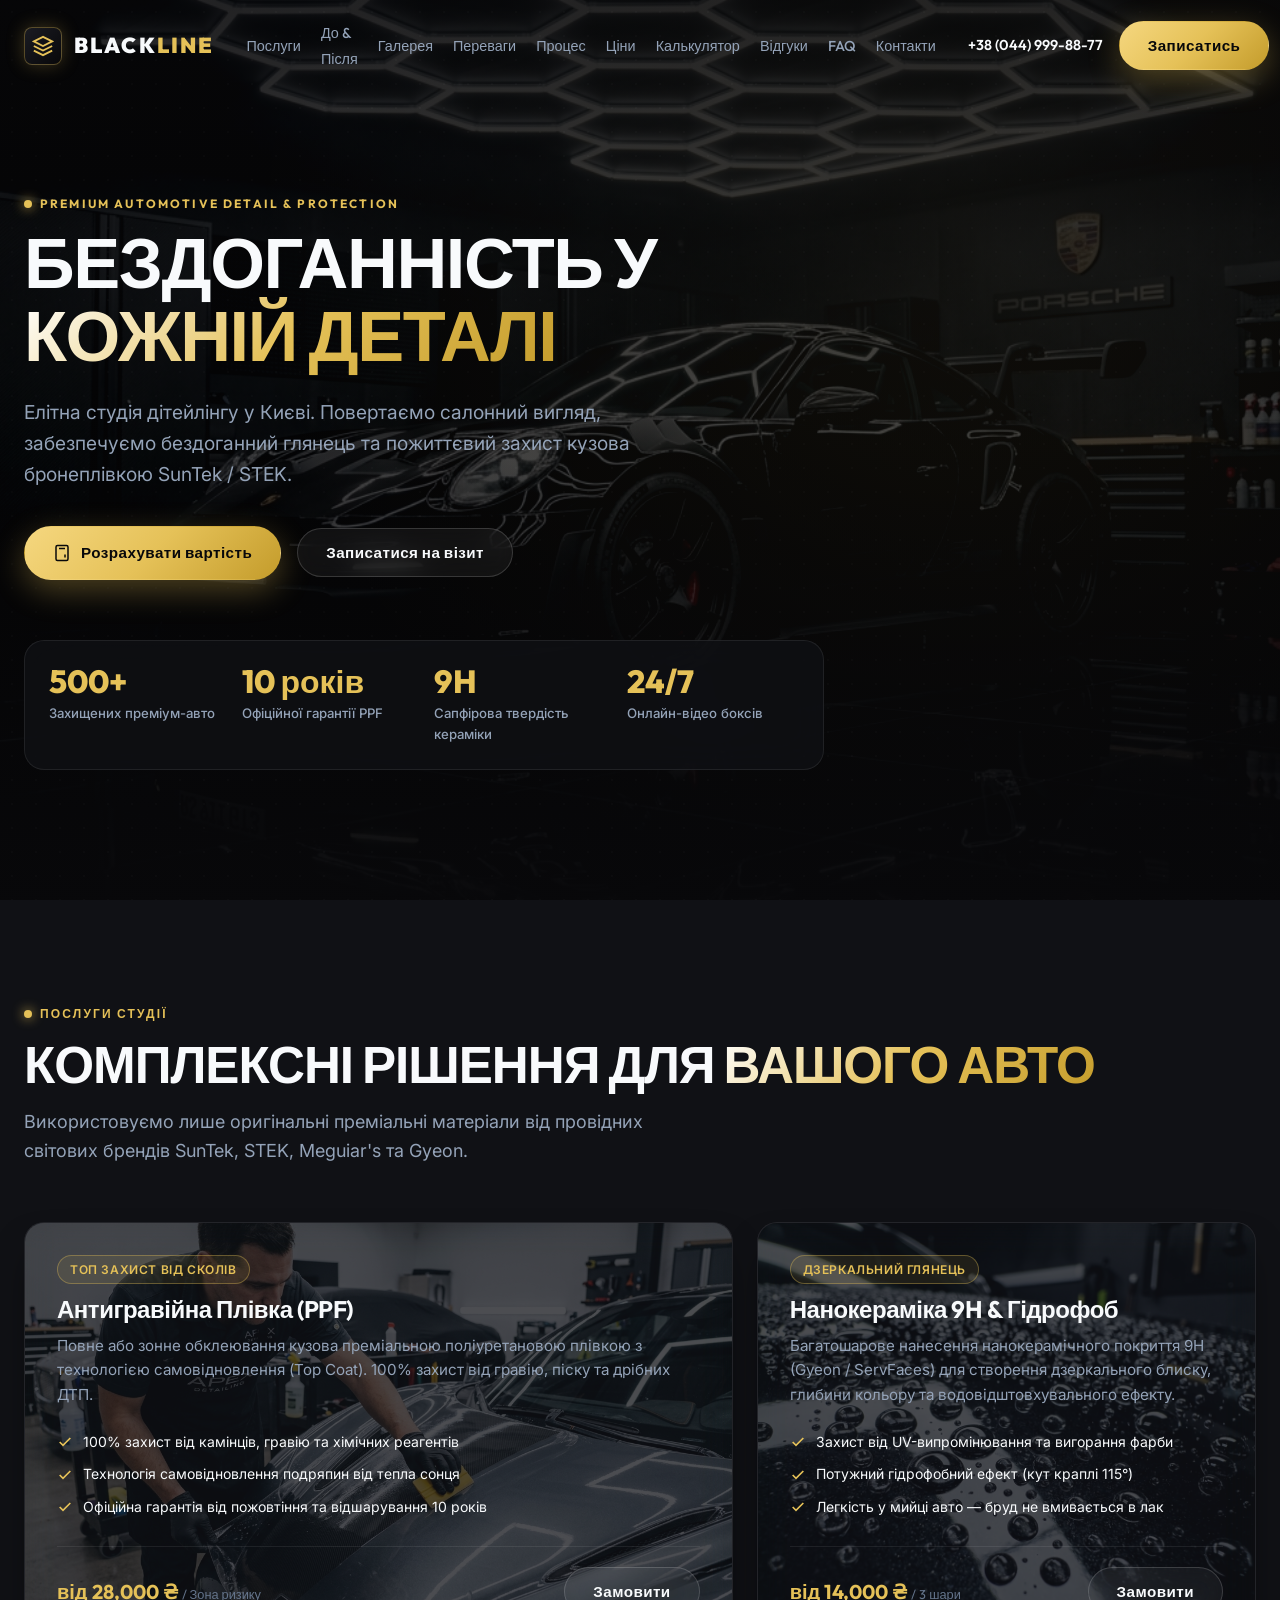
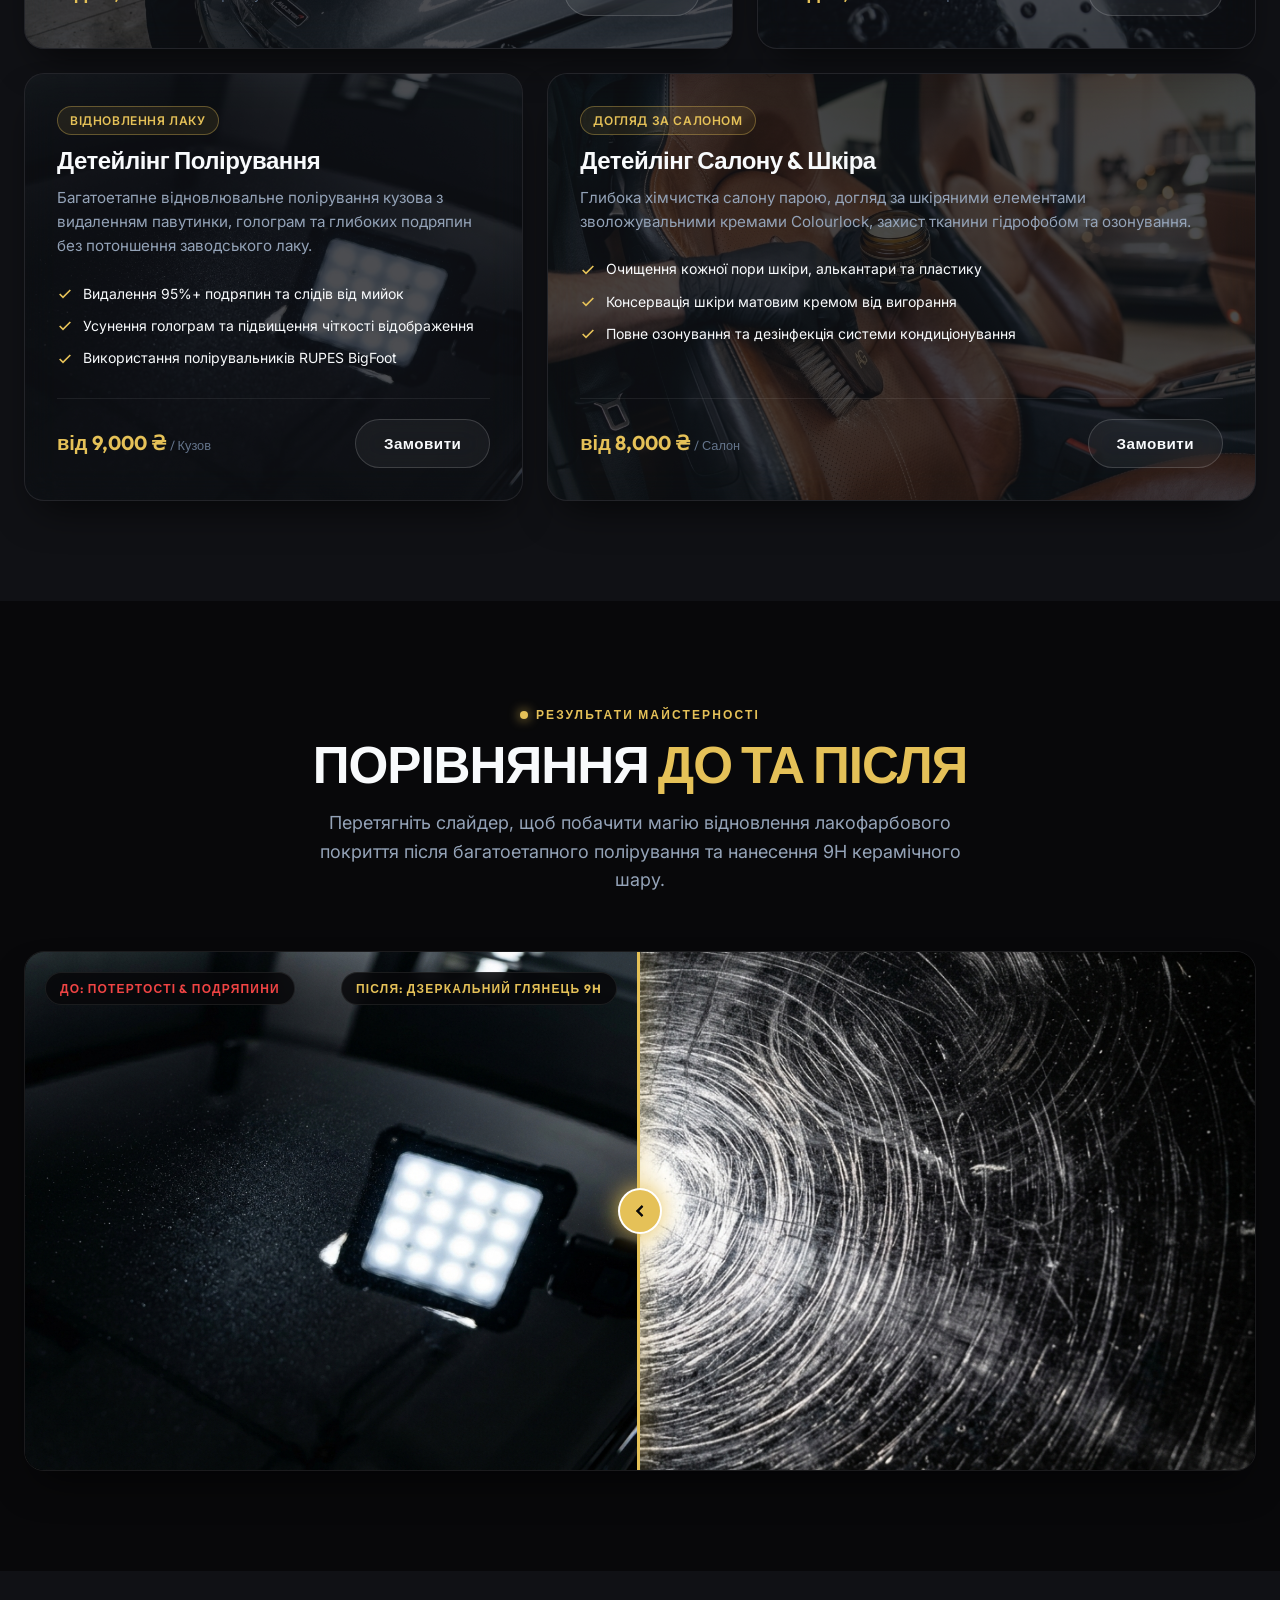
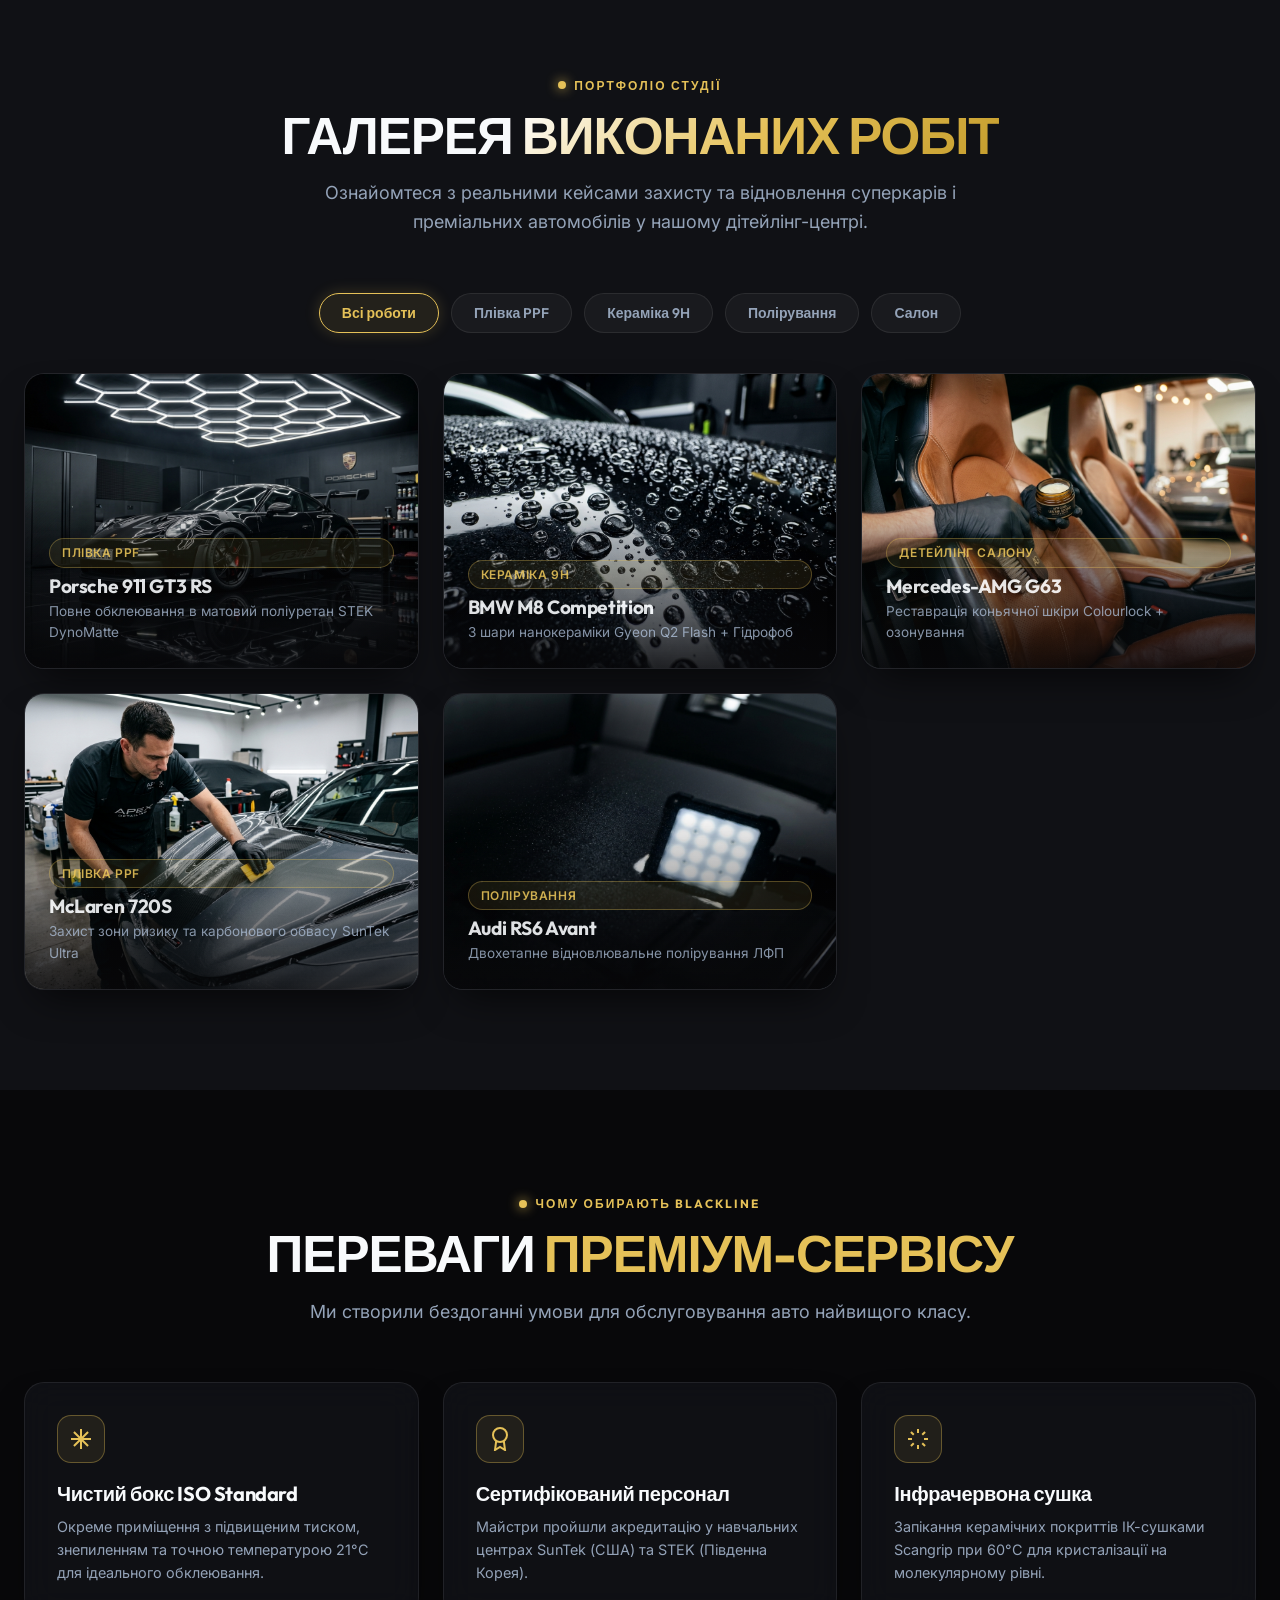
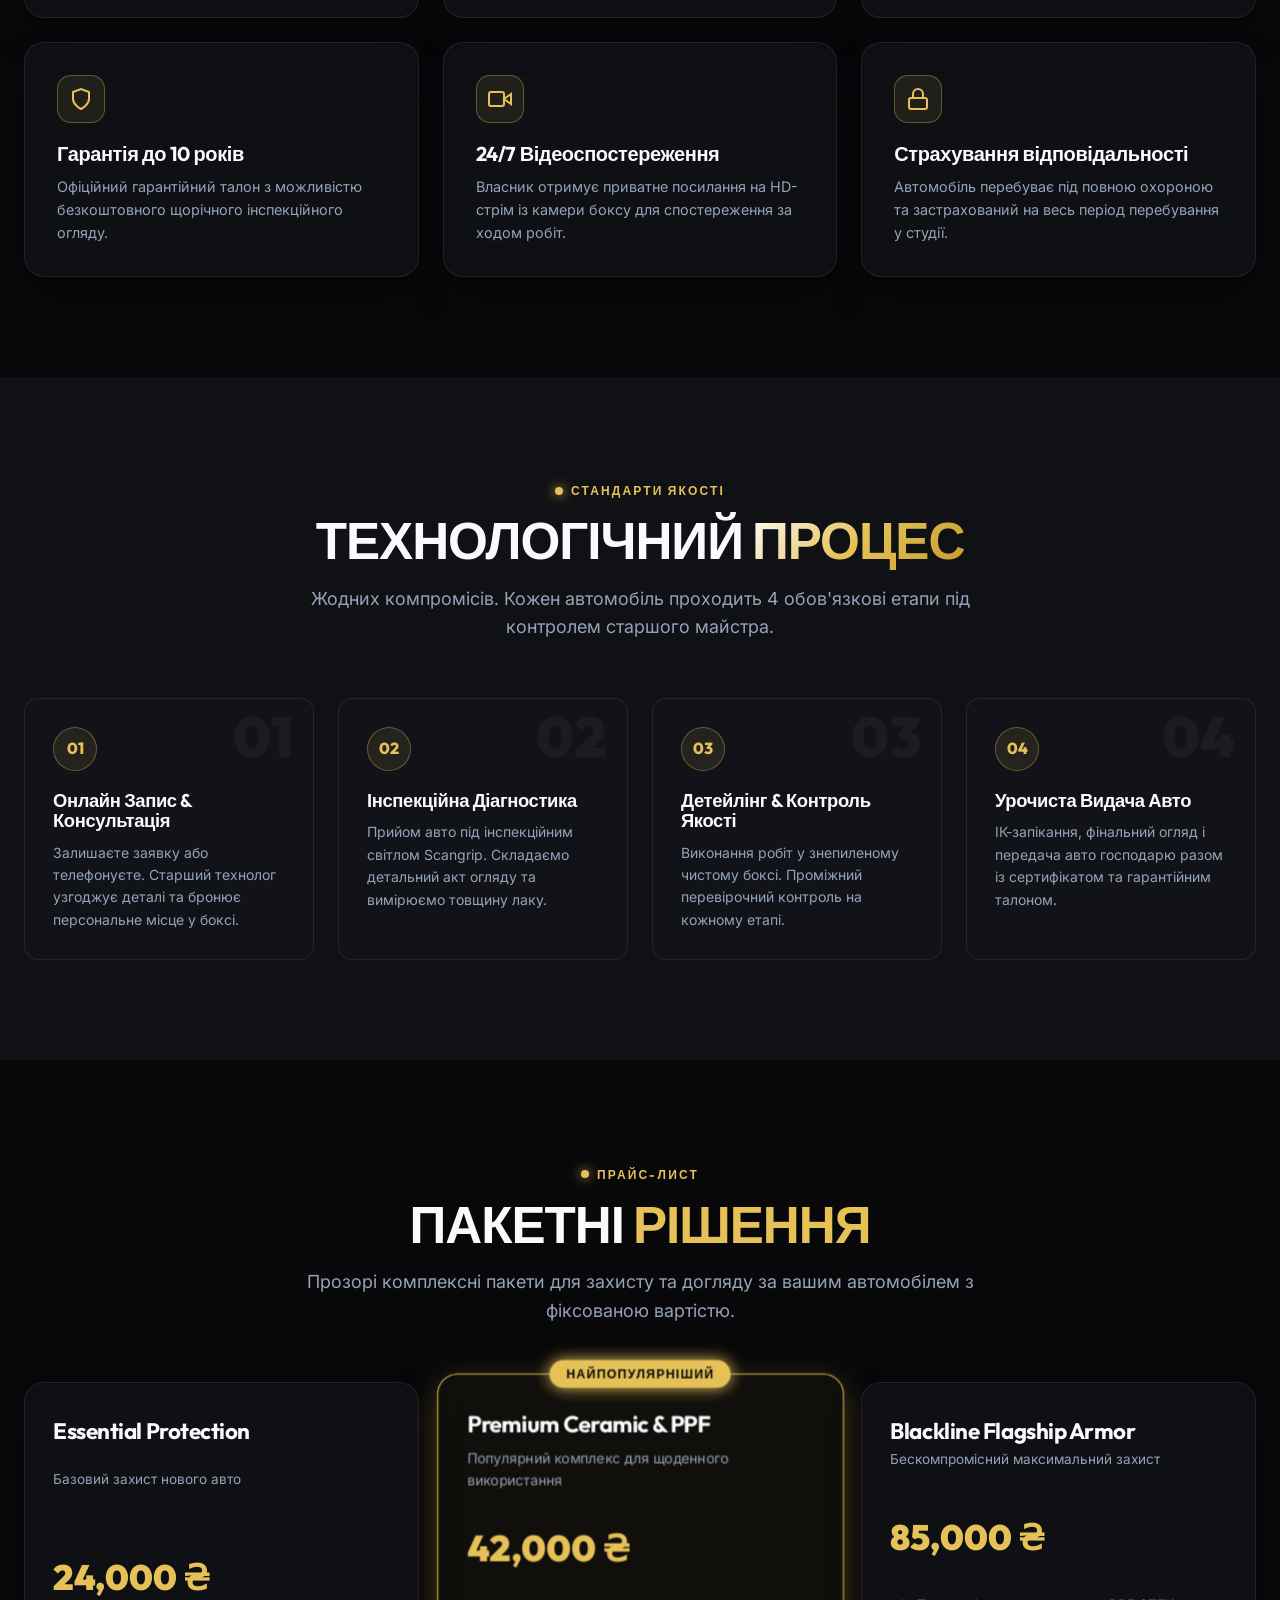
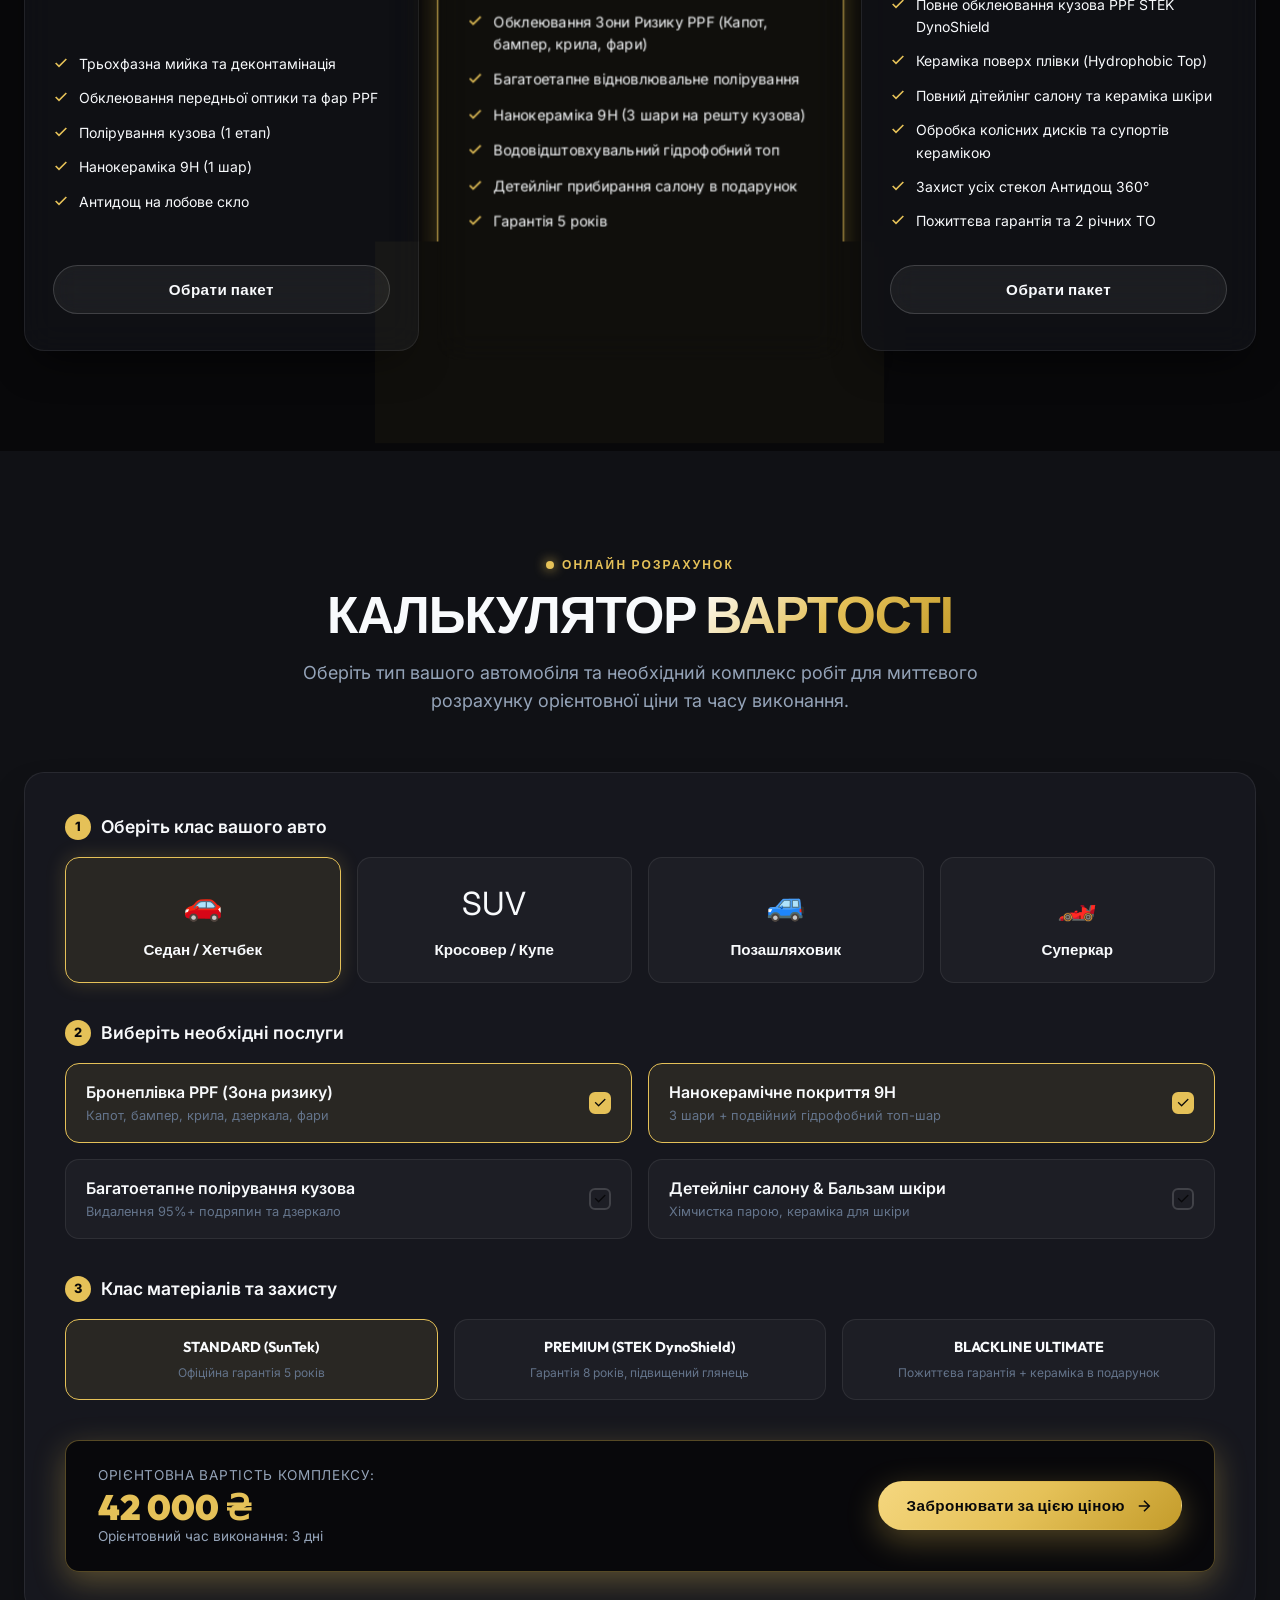
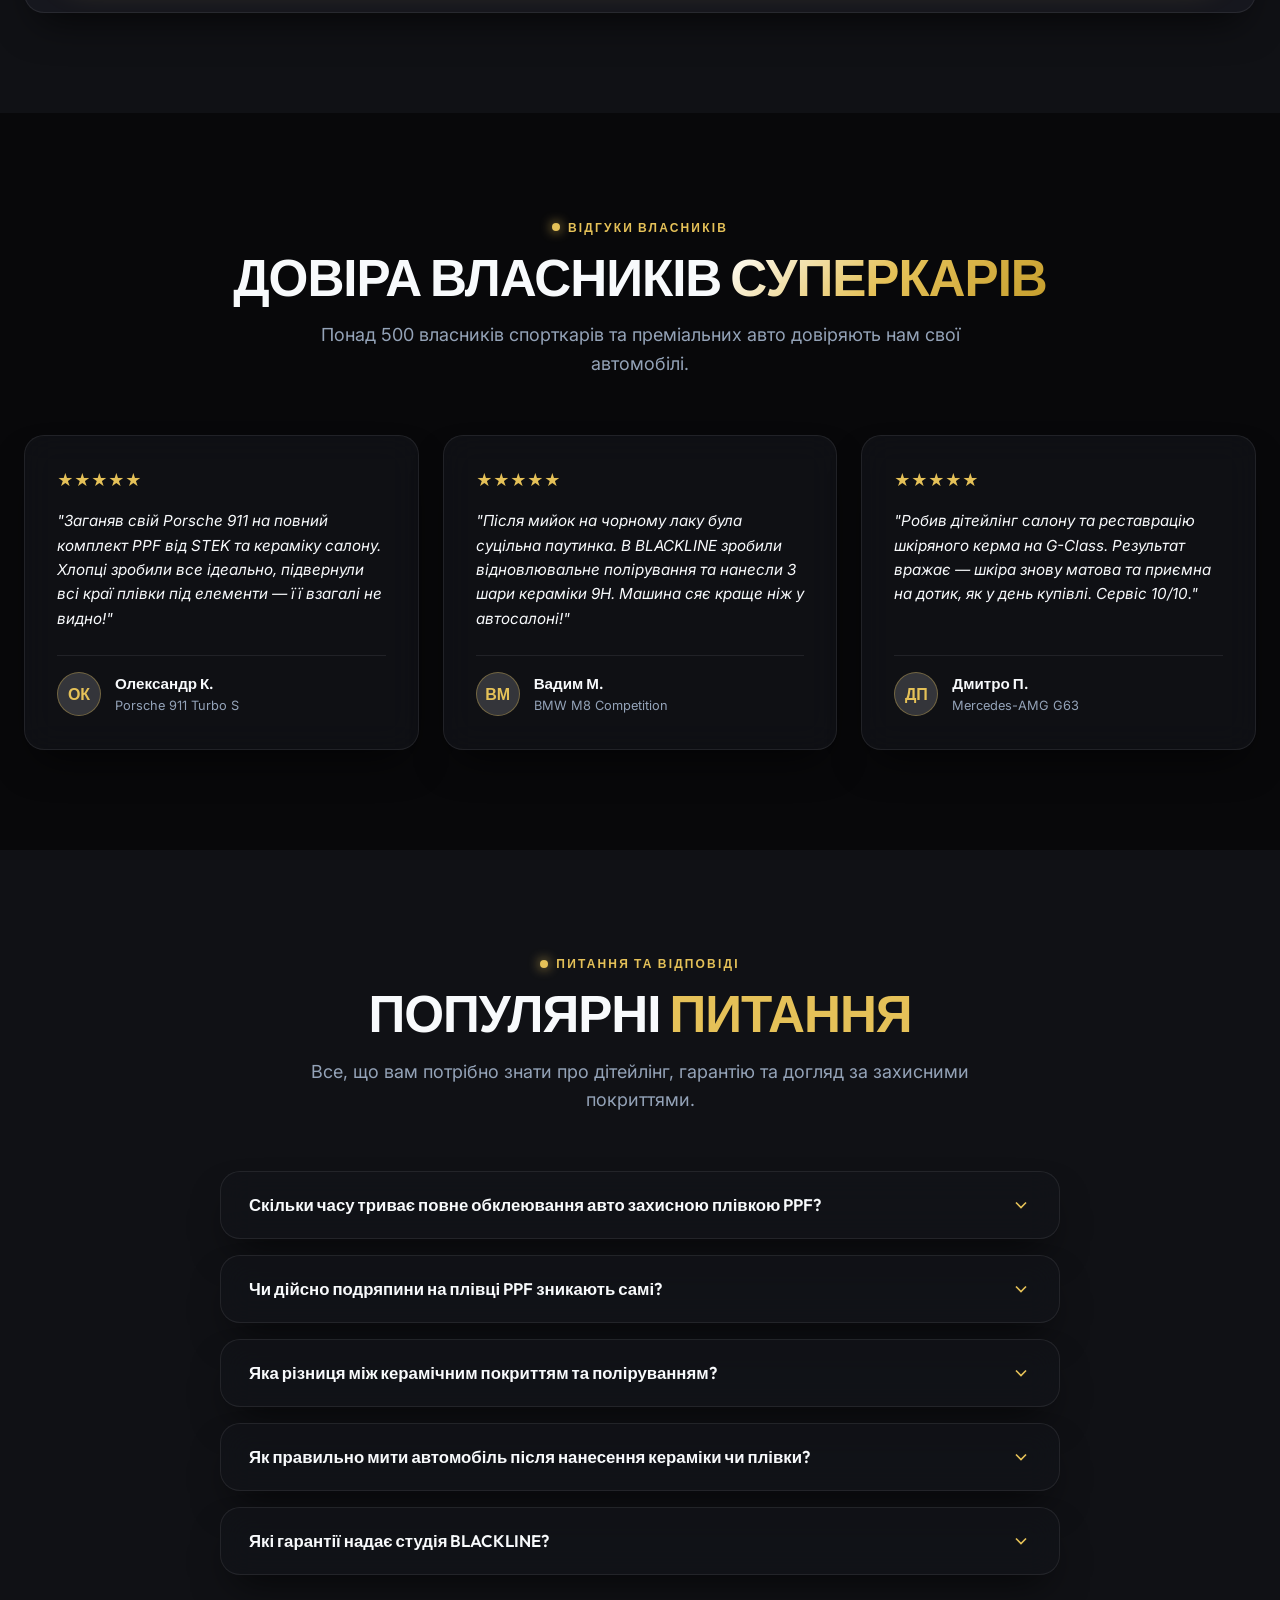
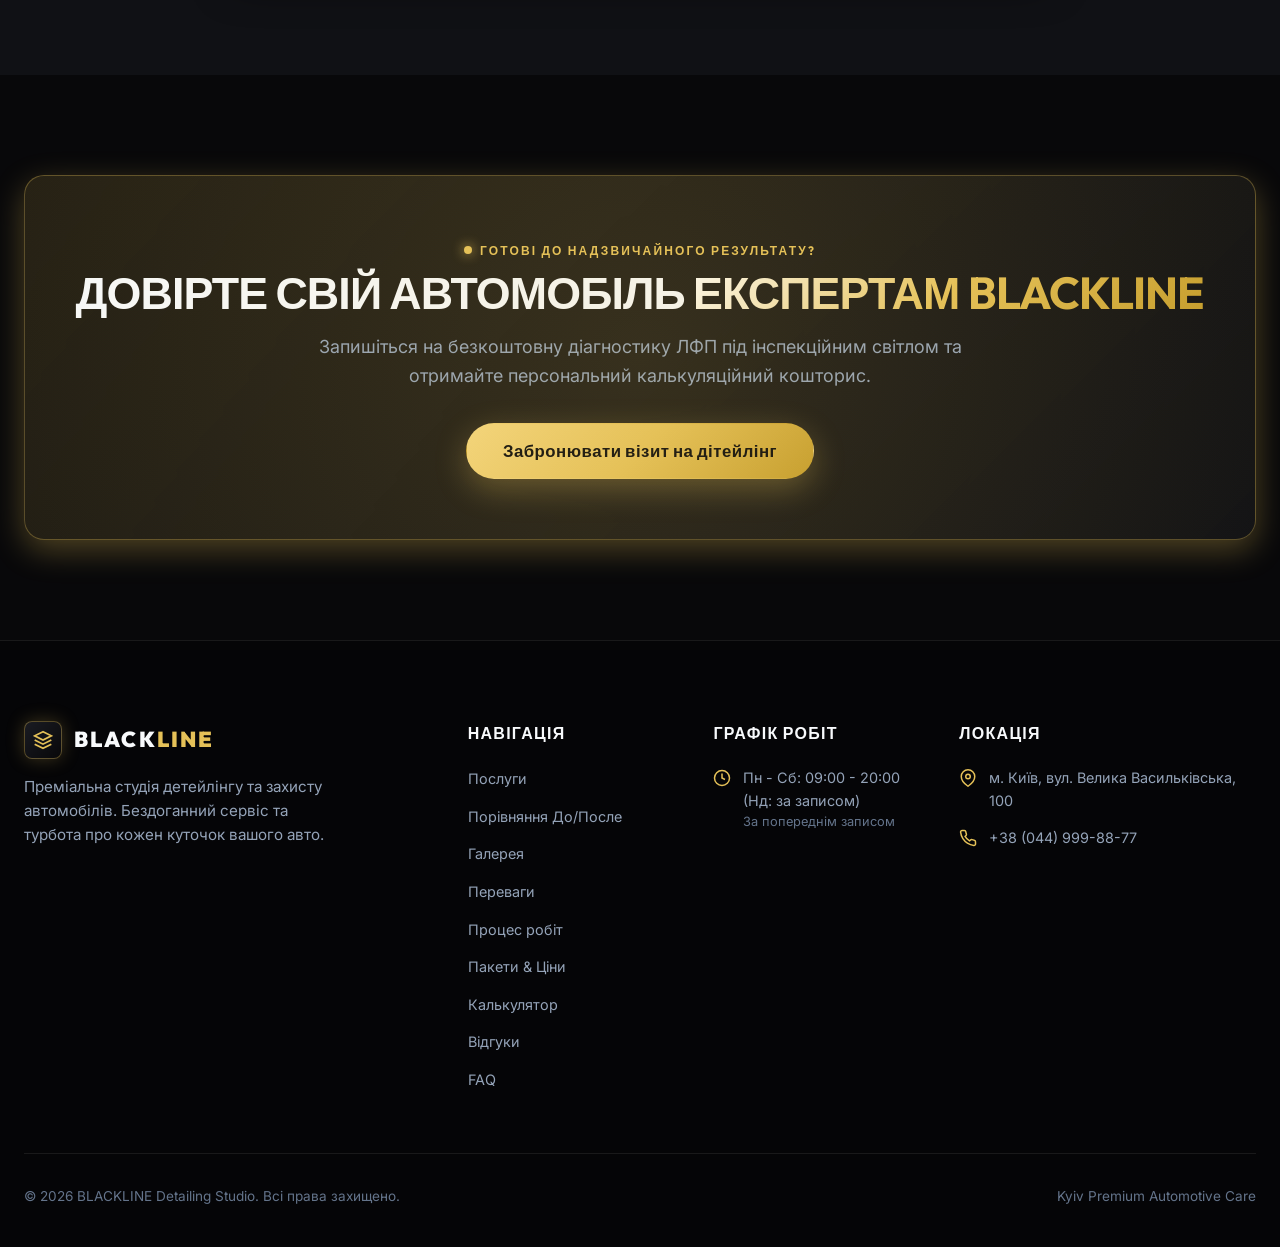
==== index.html @ 42069a31 "Add files via upload" ====
<!DOCTYPE html>
<html lang="uk">
<head>
  <meta charset="UTF-8">
  <meta name="viewport" content="width=device-width, initial-scale=1.0">
  <title>BLACKLINE Detailing | Елітний детейлінг та захист авто у Києві</title>
  <meta name="description" content="Преміальна студія детейлінгу BLACKLINE. Обклеювання антигравійною плівкою PPF, нанокераміка 9H, багатоетапне полірування та догляд за салоном авто у Києві.">
  
  <!-- Open Graph / Social Meta -->
  <meta property="og:type" content="website">
  <meta property="og:title" content="BLACKLINE Detailing | Елітний дітейлінг у Києві">
  <meta property="og:description" content="Повертаємо салонний вигляд та надаємо гарантований сапфіровий захист кузова вашого авто.">
  <meta property="og:image" content="assets/images/hero-supercar.jpg">

  <!-- Stylesheets -->
  <link rel="stylesheet" href="css/main.css">
  <link rel="stylesheet" href="css/components.css">
</head>
<body>

  <!-- Scroll Progress Bar -->
  <div class="scroll-progress-container">
    <div class="scroll-progress-bar"></div>
  </div>

  <!-- ==========================================================================
       1. HEADER & NAVIGATION
       ========================================================================== -->
  <header class="header">
    <div class="container nav-container">
      <a href="#" class="logo">
        <div class="logo-icon">
          <svg width="22" height="22" viewBox="0 0 24 24" fill="none" stroke="currentColor" stroke-width="2">
            <path d="M12 2L2 7l10 5 10-5-10-5zM2 17l10 5 10-5M2 12l10 5 10-5"></path>
          </svg>
        </div>
        <span class="logo-text">BLACK<span>LINE</span></span>
      </a>

      <nav>
        <ul class="nav-menu">
          <li><a href="#services" class="nav-link">Послуги</a></li>
          <li><a href="#comparison" class="nav-link">До & Після</a></li>
          <li><a href="#gallery" class="nav-link">Галерея</a></li>
          <li><a href="#advantages" class="nav-link">Переваги</a></li>
          <li><a href="#process" class="nav-link">Процес</a></li>
          <li><a href="#pricing" class="nav-link">Ціни</a></li>
          <li><a href="#calculator" class="nav-link">Калькулятор</a></li>
          <li><a href="#reviews" class="nav-link">Відгуки</a></li>
          <li><a href="#faq" class="nav-link">FAQ</a></li>
          <li><a href="#contacts" class="nav-link">Контакти</a></li>
        </ul>
      </nav>

      <div class="nav-actions">
        <a href="tel:+380449998877" class="phone-link js-bind-phone">
          <svg width="18" height="18" viewBox="0 0 24 24" fill="none" stroke="var(--accent-gold)" stroke-width="2">
            <path d="M22 16.92v3a2 2 0 0 1-2.18 2 19.79 19.79 0 0 1-8.63-3.07 19.5 19.5 0 0 1-6-6 19.79 19.79 0 0 1-3.07-8.67A2 2 0 0 1 4.11 2h3a2 2 0 0 1 2 1.72 12.84 12.84 0 0 0 .7 2.81 2 2 0 0 1-.45 2.11L8.09 9.91a16 16 0 0 0 6 6l1.27-1.27a2 2 0 0 1 2.11-.45 12.84 12.84 0 0 0 2.81.7A2 2 0 0 1 22 16.92z"></path>
          </svg>
          +38 (044) 999-88-77
        </a>
        <button class="btn btn-primary js-open-modal">Записатись</button>
        <button class="mobile-toggle" id="mobileToggle" aria-label="Відкрити меню">
          <svg width="28" height="28" viewBox="0 0 24 24" fill="none" stroke="currentColor" stroke-width="2">
            <line x1="3" y1="12" x2="21" y2="12"></line>
            <line x1="3" y1="6" x2="21" y2="6"></line>
            <line x1="3" y1="18" x2="21" y2="18"></line>
          </svg>
        </button>
      </div>
    </div>
  </header>

  <!-- Mobile Drawer -->
  <div class="drawer-overlay" id="drawerOverlay"></div>
  <aside class="mobile-drawer" id="mobileDrawer">
    <div>
      <div class="drawer-header">
        <a href="#" class="logo">
          <div class="logo-icon">
            <svg width="20" height="20" viewBox="0 0 24 24" fill="none" stroke="currentColor" stroke-width="2">
              <path d="M12 2L2 7l10 5 10-5-10-5zM2 17l10 5 10-5M2 12l10 5 10-5"></path>
            </svg>
          </div>
          <span class="logo-text">BLACK<span>LINE</span></span>
        </a>
        <button class="drawer-close" id="drawerClose" aria-label="Закрити меню">
          <svg width="20" height="20" viewBox="0 0 24 24" fill="none" stroke="currentColor" stroke-width="2">
            <line x1="18" y1="6" x2="6" y2="18"></line>
            <line x1="6" y1="6" x2="18" y2="18"></line>
          </svg>
        </button>
      </div>
      <ul class="drawer-nav">
        <li><a href="#services" class="drawer-link">Послуги студії</a></li>
        <li><a href="#comparison" class="drawer-link">Результати До/После</a></li>
        <li><a href="#gallery" class="drawer-link">Галерея робіт</a></li>
        <li><a href="#advantages" class="drawer-link">Переваги студії</a></li>
        <li><a href="#process" class="drawer-link">Процес робіт</a></li>
        <li><a href="#pricing" class="drawer-link">Пакети & Ціни</a></li>
        <li><a href="#calculator" class="drawer-link">Калькулятор ціни</a></li>
        <li><a href="#reviews" class="drawer-link">Відгуки клієнтів</a></li>
        <li><a href="#faq" class="drawer-link">Питання та відповіді</a></li>
        <li><a href="#contacts" class="drawer-link">Контакти</a></li>
      </ul>
    </div>
    <div>
      <button class="btn btn-primary js-open-modal" style="width: 100%;">Забронювати час</button>
    </div>
  </aside>

  <!-- ==========================================================================
       2. HERO SECTION
       ========================================================================== -->
  <section class="hero-section" id="hero">
    <div class="hero-bg-media">
      <img src="assets/images/hero-supercar.jpg" alt="Porsche 911 GT3 RS in Blackline Detailing Studio Kyiv">
      <div class="hero-bg-overlay"></div>
    </div>

    <div class="container">
      <div class="hero-content reveal-on-scroll">
        <div class="eyebrow">PREMIUM AUTOMOTIVE DETAIL & PROTECTION</div>
        <h1 class="hero-headline">
          БЕЗДОГАННІСТЬ У <span class="gradient-text-gold">КОЖНІЙ ДЕТАЛІ</span>
        </h1>
        <p class="hero-subtext">
          Елітна студія дітейлінгу у Києві. Повертаємо салонний вигляд, забезпечуємо бездоганний глянець та пожиттєвий захист кузова бронеплівкою SunTek / STEK.
        </p>

        <div class="hero-actions">
          <a href="#calculator" class="btn btn-primary">
            <svg width="18" height="18" viewBox="0 0 24 24" fill="none" stroke="currentColor" stroke-width="2">
              <rect x="4" y="2" width="16" height="20" rx="2"></rect>
              <line x1="8" y1="6" x2="16" y2="6"></line>
              <line x1="16" y1="14" x2="16" y2="18"></line>
            </svg>
            Розрахувати вартість
          </a>
          <button class="btn btn-secondary js-open-modal">
            Записатися на візит
          </button>
        </div>

        <!-- 3. TRUST INDICATORS STRIP -->
        <div class="hero-stats-grid">
          <div class="stat-item">
            <div class="stat-number">500+</div>
            <div class="stat-label">Захищених преміум-авто</div>
          </div>
          <div class="stat-item">
            <div class="stat-number">10 років</div>
            <div class="stat-label">Офіційної гарантії PPF</div>
          </div>
          <div class="stat-item">
            <div class="stat-number">9H</div>
            <div class="stat-label">Сапфірова твердість кераміки</div>
          </div>
          <div class="stat-item">
            <div class="stat-number">24/7</div>
            <div class="stat-label">Онлайн-відео боксів</div>
          </div>
        </div>
      </div>
    </div>
  </section>

  <!-- ==========================================================================
       4. SERVICES SHOWCASE (BENTO GRID)
       ========================================================================== -->
  <section class="section-spacing" id="services" style="background: var(--bg-surface);">
    <div class="container">
      <div class="section-header reveal-on-scroll">
        <div class="eyebrow">ПОСЛУГИ СТУДІЇ</div>
        <h2 class="section-title">КОМПЛЕКСНІ РІШЕННЯ ДЛЯ <span class="gradient-text-gold">ВАШОГО АВТО</span></h2>
        <p class="section-subtitle">Використовуємо лише оригінальні преміальні матеріали від провідних світових брендів SunTek, STEK, Meguiar's та Gyeon.</p>
      </div>

      <!-- Dynamically Rendered Bento Grid -->
      <div class="bento-grid" id="servicesBentoGrid"></div>
    </div>
  </section>

  <!-- ==========================================================================
       5. INTERACTIVE BEFORE / AFTER COMPARISON
       ========================================================================== -->
  <section class="section-spacing" id="comparison">
    <div class="container">
      <div class="section-header center reveal-on-scroll">
        <div class="eyebrow">РЕЗУЛЬТАТИ МАЙСТЕРНОСТІ</div>
        <h2 class="section-title">ПОРІВНЯННЯ <span class="text-gold">ДО ТА ПІСЛЯ</span></h2>
        <p class="section-subtitle">
          Перетягніть слайдер, щоб побачити магію відновлення лакофарбового покриття після багатоетапного полірування та нанесення 9H керамічного шару.
        </p>
      </div>

      <div class="reveal-on-scroll delay-1">
        <div class="slider-wrapper" id="beforeAfterSlider">
          <div class="slider-image-before">
            <img src="assets/images/paint-before.jpg" alt="Пошкоджене ЛФП з подряпинами до дітейлінгу">
            <div class="slider-tag before">ДО: Потертості & Подряпини</div>
          </div>

          <div class="slider-image-after">
            <img src="assets/images/paint-after.jpg" alt="Бездоганне лакофарбове покриття після полірування">
            <div class="slider-tag after">ПІСЛЯ: Дзеркальний Глянець 9H</div>
          </div>

          <div class="slider-handle">
            <div class="slider-handle-button">
              <svg width="20" height="20" viewBox="0 0 24 24" fill="none" stroke="currentColor" stroke-width="2.5">
                <polyline points="15 18 9 12 15 6"></polyline>
                <polyline points="9 18 15 12 9 6" transform="rotate(180 12 12)"></polyline>
              </svg>
            </div>
          </div>
        </div>
      </div>
    </div>
  </section>

  <!-- ==========================================================================
       6. PORTFOLIO / GALLERY
       ========================================================================== -->
  <section class="section-spacing" id="gallery" style="background: var(--bg-surface);">
    <div class="container">
      <div class="section-header center reveal-on-scroll">
        <div class="eyebrow">ПОРТФОЛІО СТУДІЇ</div>
        <h2 class="section-title">ГАЛЕРЕЯ <span class="gradient-text-gold">ВИКОНАНИХ РОБІТ</span></h2>
        <p class="section-subtitle">Ознайомтеся з реальними кейсами захисту та відновлення суперкарів і преміальних автомобілів у нашому дітейлінг-центрі.</p>
      </div>

      <!-- Gallery Filter Buttons -->
      <div class="gallery-filters reveal-on-scroll">
        <button class="gallery-filter-btn active" data-filter="all">Всі роботи</button>
        <button class="gallery-filter-btn" data-filter="ppf">Плівка PPF</button>
        <button class="gallery-filter-btn" data-filter="ceramic">Кераміка 9H</button>
        <button class="gallery-filter-btn" data-filter="polishing">Полірування</button>
        <button class="gallery-filter-btn" data-filter="interior">Салон</button>
      </div>

      <!-- Portfolio Grid -->
      <div class="portfolio-grid" id="portfolioGrid"></div>
    </div>
  </section>

  <!-- ==========================================================================
       7. STUDIO ADVANTAGES
       ========================================================================== -->
  <section class="section-spacing" id="advantages">
    <div class="container">
      <div class="section-header center reveal-on-scroll">
        <div class="eyebrow">ЧОМУ ОБИРАЮТЬ BLACKLINE</div>
        <h2 class="section-title">ПЕРЕВАГИ <span class="text-gold">ПРЕМІУМ-СЕРВІСУ</span></h2>
        <p class="section-subtitle">Ми створили бездоганні умови для обслуговування авто найвищого класу.</p>
      </div>

      <div class="advantages-grid" id="advantagesGrid"></div>
    </div>
  </section>

  <!-- ==========================================================================
       8. TECHNOLOGICAL PROCESS TIMELINE
       ========================================================================== -->
  <section class="section-spacing" id="process" style="background: var(--bg-surface);">
    <div class="container">
      <div class="section-header center reveal-on-scroll">
        <div class="eyebrow">СТАНДАРТИ ЯКОСТІ</div>
        <h2 class="section-title">ТЕХНОЛОГІЧНИЙ <span class="gradient-text-gold">ПРОЦЕС</span></h2>
        <p class="section-subtitle">Жодних компромісів. Кожен автомобіль проходить 4 обов'язкові етапи під контролем старшого майстра.</p>
      </div>

      <div class="process-grid" id="processStepsGrid"></div>
    </div>
  </section>

  <!-- ==========================================================================
       9. PACKAGES & PRICING
       ========================================================================== -->
  <section class="section-spacing" id="pricing">
    <div class="container">
      <div class="section-header center reveal-on-scroll">
        <div class="eyebrow">ПРАЙС-ЛИСТ</div>
        <h2 class="section-title">ПАКЕТНІ <span class="text-gold">РІШЕННЯ</span></h2>
        <p class="section-subtitle">Прозорі комплексні пакети для захисту та догляду за вашим автомобілем з фіксованою вартістю.</p>
      </div>

      <div class="packages-grid" id="packagesGrid"></div>
    </div>
  </section>

  <!-- ==========================================================================
       10. DETAILING COST CALCULATOR
       ========================================================================== -->
  <section class="section-spacing" id="calculator" style="background: var(--bg-surface);">
    <div class="container">
      <div class="section-header center reveal-on-scroll">
        <div class="eyebrow">ОНЛАЙН РОЗРАХУНОК</div>
        <h2 class="section-title">КАЛЬКУЛЯТОР <span class="gradient-text-gold">ВАРТОСТІ</span></h2>
        <p class="section-subtitle">Оберіть тип вашого автомобіля та необхідний комплекс робіт для миттєвого розрахунку орієнтовної ціни та часу виконання.</p>
      </div>

      <div class="calculator-container reveal-on-scroll delay-1">
        <!-- Step 1: Car Type -->
        <div class="calc-step">
          <div class="calc-step-title">
            <div class="step-badge">1</div>
            Оберіть клас вашого авто
          </div>

          <div class="car-types-grid">
            <div class="car-type-card selected" data-multiplier="1.0" data-name="Седан / Хетчбек">
              <span class="car-type-icon">🚗</span>
              <div class="car-type-name">Седан / Хетчбек</div>
            </div>
            <div class="car-type-card" data-multiplier="1.2" data-name="Кросовер / Купе">
              <span class="car-type-icon">SUV</span>
              <div class="car-type-name">Кросовер / Купе</div>
            </div>
            <div class="car-type-card" data-multiplier="1.4" data-name="Позашляховик / Мінівен">
              <span class="car-type-icon">🚙</span>
              <div class="car-type-name">Позашляховик</div>
            </div>
            <div class="car-type-card" data-multiplier="1.3" data-name="Суперкар / Спорткар">
              <span class="car-type-icon">🏎️</span>
              <div class="car-type-name">Суперкар</div>
            </div>
          </div>
        </div>

        <!-- Step 2: Select Services -->
        <div class="calc-step">
          <div class="calc-step-title">
            <div class="step-badge">2</div>
            Виберіть необхідні послуги
          </div>

          <div class="calc-services-grid">
            <div class="calc-service-item selected" data-id="ppf_front" data-name="Антигравійна плівка (Front Zone)" data-price="28000" data-time="2">
              <div>
                <div style="font-weight: 600;">Бронеплівка PPF (Зона ризику)</div>
                <div style="font-size: 0.8rem; color: var(--text-muted);">Капот, бампер, крила, дзеркала, фари</div>
              </div>
              <div class="checkbox-custom">✓</div>
            </div>

            <div class="calc-service-item selected" data-id="ceramic_3layers" data-name="Кераміка 9H (3 шари)" data-price="14000" data-time="1">
              <div>
                <div style="font-weight: 600;">Нанокерамічне покриття 9H</div>
                <div style="font-size: 0.8rem; color: var(--text-muted);">3 шари + подвійний гідрофобний топ-шар</div>
              </div>
              <div class="checkbox-custom">✓</div>
            </div>

            <div class="calc-service-item" data-id="polishing" data-name="Детейлінг полірування кузова" data-price="10000" data-time="1.5">
              <div>
                <div style="font-weight: 600;">Багатоетапне полірування кузова</div>
                <div style="font-size: 0.8rem; color: var(--text-muted);">Видалення 95%+ подряпин та дзеркало</div>
              </div>
              <div class="checkbox-custom">✓</div>
            </div>

            <div class="calc-service-item" data-id="interior" data-name="Детейлінг салону & Захист шкіри" data-price="8500" data-time="1">
              <div>
                <div style="font-weight: 600;">Детейлінг салону & Бальзам шкіри</div>
                <div style="font-size: 0.8rem; color: var(--text-muted);">Хімчистка парою, кераміка для шкіри</div>
              </div>
              <div class="checkbox-custom">✓</div>
            </div>
          </div>
        </div>

        <!-- Step 3: Material Grade -->
        <div class="calc-step">
          <div class="calc-step-title">
            <div class="step-badge">3</div>
            Клас матеріалів та захисту
          </div>

          <div class="grade-selector">
            <div class="grade-card selected" data-multiplier="1.0" data-name="Standard SunTek">
              <div class="grade-name">STANDARD (SunTek)</div>
              <div class="grade-sub">Офіційна гарантія 5 років</div>
            </div>
            <div class="grade-card" data-multiplier="1.2" data-name="Premium STEK">
              <div class="grade-name">PREMIUM (STEK DynoShield)</div>
              <div class="grade-sub">Гарантія 8 років, підвищений глянець</div>
            </div>
            <div class="grade-card" data-multiplier="1.35" data-name="Ultimate Blackline">
              <div class="grade-name">BLACKLINE ULTIMATE</div>
              <div class="grade-sub">Пожиттєва гарантія + кераміка в подарунок</div>
            </div>
          </div>
        </div>

        <!-- Total Calculation Output Bar -->
        <div class="calc-total-panel">
          <div>
            <div class="total-price-label">Орієнтовна вартість комплексу:</div>
            <div class="total-price-value" id="calcTotalPrice">42 000 ₴</div>
            <div class="total-time-estimate" id="calcTotalTime">Орієнтовний час виконання: 3 дні</div>
          </div>
          <button class="btn btn-primary" id="bookWithQuoteBtn">
            Забронювати за цією ціною
            <svg width="18" height="18" viewBox="0 0 24 24" fill="none" stroke="currentColor" stroke-width="2"><line x1="5" y1="12" x2="19" y2="12"></line><polyline points="12 5 19 12 12 19"></polyline></svg>
          </button>
        </div>
      </div>
    </div>
  </section>

  <!-- ==========================================================================
       11. CUSTOMER REVIEWS
       ========================================================================== -->
  <section class="section-spacing" id="reviews">
    <div class="container">
      <div class="section-header center reveal-on-scroll">
        <div class="eyebrow">ВІДГУКИ ВЛАСНИКІВ</div>
        <h2 class="section-title">ДОВІРА ВЛАСНИКІВ <span class="gradient-text-gold">СУПЕРКАРІВ</span></h2>
        <p class="section-subtitle">Понад 500 власників спорткарів та преміальних авто довіряють нам свої автомобілі.</p>
      </div>

      <div class="reviews-grid" id="reviewsGridContainer"></div>
    </div>
  </section>

  <!-- ==========================================================================
       12. FAQ ACCORDION SECTION
       ========================================================================== -->
  <section class="section-spacing" id="faq" style="background: var(--bg-surface);">
    <div class="container">
      <div class="section-header center reveal-on-scroll">
        <div class="eyebrow">ПИТАННЯ ТА ВІДПОВІДІ</div>
        <h2 class="section-title">ПОПУЛЯРНІ <span class="text-gold">ПИТАННЯ</span></h2>
        <p class="section-subtitle">Все, що вам потрібно знати про дітейлінг, гарантію та догляд за захисними покриттями.</p>
      </div>

      <div class="faq-container" id="faqAccordionContainer"></div>
    </div>
  </section>

  <!-- ==========================================================================
       13. FINAL CTA CONVERSION BANNER
       ========================================================================== -->
  <section class="section-spacing">
    <div class="container">
      <div class="final-cta-banner reveal-on-scroll">
        <div class="eyebrow" style="margin-bottom: 8px;">ГОТОВІ ДО НАДЗВИЧАЙНОГО РЕЗУЛЬТАТУ?</div>
        <h2 class="section-title" style="font-size: clamp(2rem, 3.5vw, 3rem); margin-bottom: 16px;">
          ДОВІРТЕ СВІЙ АВТОМОБІЛЬ <span class="gradient-text-gold">ЕКСПЕРТАМ BLACKLINE</span>
        </h2>
        <p class="section-subtitle" style="margin: 0 auto 32px;">
          Запишіться на безкоштовну діагностику ЛФП під інспекційним світлом та отримайте персональний калькуляційний кошторис.
        </p>
        <button class="btn btn-primary js-open-modal" style="font-size: 1.05rem; padding: 16px 36px;">
          Забронювати візит на дітейлінг
        </button>
      </div>
    </div>
  </section>

  <!-- ==========================================================================
       INTERACTIVE BOOKING MODAL
       ========================================================================== -->
  <div class="modal-overlay" id="bookingModal">
    <div class="modal-window">
      <button class="modal-close js-close-modal" aria-label="Закрити">
        <svg width="20" height="20" viewBox="0 0 24 24" fill="none" stroke="currentColor" stroke-width="2">
          <line x1="18" y1="6" x2="6" y2="18"></line>
          <line x1="6" y1="6" x2="18" y2="18"></line>
        </svg>
      </button>

      <div class="modal-header">
        <div class="eyebrow" style="margin-bottom: 6px;">БРОНЮВАННЯ ЧАСУ</div>
        <h3 class="modal-title">Запис на <span class="text-gold">Сервіс</span></h3>
        <p style="font-size: 0.9rem; color: var(--text-secondary);">Залиште свої дані, і наш старший технолог зв'яжеться з вами протягом 10 хвилин.</p>
      </div>

      <form id="bookingForm">
        <div class="form-group">
          <label class="form-label" for="modalName">Ваше ім'я</label>
          <input class="form-input" type="text" id="modalName" placeholder="Олександр" required>
        </div>

        <div class="form-group">
          <label class="form-label" for="modalPhone">Номер телефону</label>
          <input class="form-input" type="tel" id="modalPhone" placeholder="+38 (099) 000-00-00" required>
        </div>

        <div class="form-group">
          <label class="form-label" for="modalCarInput">Марка та модель автомобіля</label>
          <input class="form-input" type="text" id="modalCarInput" placeholder="Наприклад: Porsche 911 / BMW X5">
        </div>

        <div class="form-group">
          <label class="form-label" for="modalServiceSelect">Послуга</label>
          <select class="form-select" id="modalServiceSelect">
            <option value="Антигравійна плівка (PPF)">Антигравійна плівка (PPF)</option>
            <option value="Керамічне покриття 9H">Керамічне покриття 9H</option>
            <option value="Детейлінг полірування">Детейлінг полірування</option>
            <option value="Детейлінг салону">Детейлінг салону</option>
            <option value="Комплексний дітейлінг">Комплексний дітейлінг</option>
          </select>
        </div>

        <button type="submit" class="btn btn-primary" style="width: 100%; margin-top: 10px;">
          Підтвердити запис
        </button>
      </form>

      <!-- Success Feedback State -->
      <div class="modal-success-state" id="modalSuccessState">
        <div class="success-icon">
          <svg width="32" height="32" viewBox="0 0 24 24" fill="none" stroke="currentColor" stroke-width="3">
            <polyline points="20 6 9 17 4 12"></polyline>
          </svg>
        </div>
        <h3 style="font-size: 1.5rem; margin-bottom: 8px;">Заявку успішно прийнято!</h3>
        <p style="color: var(--text-secondary); font-size: 0.95rem; margin-bottom: 24px;">
          Дякуємо! Наш старший майстер зв'яжеться з вами у найближчий час для узгодження часу прийому автомобіля.
        </p>
        <button class="btn btn-secondary js-close-modal">Зрозуміло</button>
      </div>
    </div>
  </div>

  <!-- ==========================================================================
       14. FOOTER & CONTACTS
       ========================================================================== -->
  <footer class="footer" id="contacts">
    <div class="container">
      <div class="footer-grid">
        <!-- Brand Info -->
        <div class="footer-brand">
          <a href="#" class="logo" style="margin-bottom: 16px;">
            <div class="logo-icon">
              <svg width="20" height="20" viewBox="0 0 24 24" fill="none" stroke="currentColor" stroke-width="2">
                <path d="M12 2L2 7l10 5 10-5-10-5zM2 17l10 5 10-5M2 12l10 5 10-5"></path>
              </svg>
            </div>
            <span class="logo-text">BLACK<span>LINE</span></span>
          </a>
          <p>
            Преміальна студія детейлінгу та захисту автомобілів. Бездоганний сервіс та турбота про кожен куточок вашого авто.
          </p>
        </div>

        <!-- Quick Links -->
        <div>
          <div class="footer-title">Навігація</div>
          <ul class="footer-links">
            <li><a href="#services">Послуги</a></li>
            <li><a href="#comparison">Порівняння До/После</a></li>
            <li><a href="#gallery">Галерея</a></li>
            <li><a href="#advantages">Переваги</a></li>
            <li><a href="#process">Процес робіт</a></li>
            <li><a href="#pricing">Пакети & Ціни</a></li>
            <li><a href="#calculator">Калькулятор</a></li>
            <li><a href="#reviews">Відгуки</a></li>
            <li><a href="#faq">FAQ</a></li>
          </ul>
        </div>

        <!-- Working Hours -->
        <div>
          <div class="footer-title">Графік робіт</div>
          <ul class="contact-info-list">
            <li class="contact-info-item">
              <svg width="18" height="18" viewBox="0 0 24 24" fill="none" stroke="currentColor" stroke-width="2"><circle cx="12" cy="12" r="10"></circle><polyline points="12 6 12 12 16 14"></polyline></svg>
              <div>
                <div class="js-bind-hours">Пн - Сб: 09:00 - 20:00</div>
                <div style="font-size: 0.8rem; color: var(--text-muted);">За попереднім записом</div>
              </div>
            </li>
          </ul>
        </div>

        <!-- Contact Info -->
        <div>
          <div class="footer-title">Локація</div>
          <ul class="contact-info-list">
            <li class="contact-info-item">
              <svg width="18" height="18" viewBox="0 0 24 24" fill="none" stroke="currentColor" stroke-width="2"><path d="M21 10c0 7-9 13-9 13s-9-6-9-13a9 9 0 0 1 18 0z"></path><circle cx="12" cy="10" r="3"></circle></svg>
              <div class="js-bind-address">м. Київ, вул. Велика Васильківська, 100</div>
            </li>
            <li class="contact-info-item">
              <svg width="18" height="18" viewBox="0 0 24 24" fill="none" stroke="currentColor" stroke-width="2"><path d="M22 16.92v3a2 2 0 0 1-2.18 2 19.79 19.79 0 0 1-8.63-3.07 19.5 19.5 0 0 1-6-6 19.79 19.79 0 0 1-3.07-8.67A2 2 0 0 1 4.11 2h3a2 2 0 0 1 2 1.72 12.84 12.84 0 0 0 .7 2.81 2 2 0 0 1-.45 2.11L8.09 9.91a16 16 0 0 0 6 6l1.27-1.27a2 2 0 0 1 2.11-.45 12.84 12.84 0 0 0 2.81.7A2 2 0 0 1 22 16.92z"></path></svg>
              <div><a href="tel:+380449998877" class="js-bind-phone" style="color: var(--text-secondary); text-decoration: none;">+38 (044) 999-88-77</a></div>
            </li>
          </ul>
        </div>
      </div>

      <div class="footer-bottom">
        <div>© 2026 BLACKLINE Detailing Studio. Всі права захищено.</div>
        <div style="color: var(--text-muted);">Kyiv Premium Automotive Care</div>
      </div>
    </div>
  </footer>

  <!-- Entry Script -->
  <script src="js/bundle.js"></script>
</body>
</html>
---- css/main.css ----
/* ==========================================================================
   BLACKLINE DETAILING - DESIGN SYSTEM & CORE STYLES (20% BOOSTED ANIMATIONS)
   ========================================================================== */

/* 1. Google Fonts Import */
@import url('https://fonts.googleapis.com/css2?family=Inter:wght@300;400;500;600;700&family=Outfit:wght@400;500;600;700;800;900&display=swap');

/* 2. CSS Design Tokens */
:root {
  /* Color Palette */
  --bg-primary: #08080A;
  --bg-surface: #101115;
  --bg-surface-elevated: #16171E;
  --bg-card: #121319;
  
  --border-subtle: rgba(255, 255, 255, 0.08);
  --border-medium: rgba(255, 255, 255, 0.16);
  --border-gold: rgba(229, 193, 88, 0.35);

  /* Gold Accent System */
  --accent-gold: #E5C158;
  --accent-gold-hover: #F5D77F;
  --accent-gold-dark: #B89633;
  --accent-gold-glow: rgba(229, 193, 88, 0.25);
  --accent-gold-soft: rgba(229, 193, 88, 0.09);

  /* Text Colors */
  --text-primary: #F8FAFC;
  --text-secondary: #94A3B8;
  --text-muted: #64748B;

  /* Typography */
  --font-display: 'Outfit', -apple-system, BlinkMacSystemFont, sans-serif;
  --font-body: 'Inter', -apple-system, BlinkMacSystemFont, sans-serif;

  /* Spacing Scale */
  --container-max: 1320px;
  --radius-sm: 8px;
  --radius-md: 14px;
  --radius-lg: 20px;
  --radius-full: 9999px;

  /* Shadows & Reflections */
  --shadow-card: 0 20px 40px -15px rgba(0, 0, 0, 0.7);
  --shadow-gold: 0 10px 32px rgba(229, 193, 88, 0.32);
  --shadow-glass: 0 8px 32px 0 rgba(0, 0, 0, 0.4);

  /* 20% Boosted Dynamic Transitions */
  --ease-out-expo: cubic-bezier(0.16, 1.15, 0.3, 1);
  --transition-fast: 0.18s cubic-bezier(0.16, 1.15, 0.3, 1);
  --transition-medium: 0.3s cubic-bezier(0.16, 1.15, 0.3, 1);
  --transition-slow: 0.5s cubic-bezier(0.16, 1.15, 0.3, 1);
}

/* 3. Base Reset */
*, *::before, *::after {
  box-sizing: border-box;
  margin: 0;
  padding: 0;
}

html {
  scroll-behavior: smooth;
  font-size: 16px;
  background-color: var(--bg-primary);
  color: var(--text-primary);
  font-family: var(--font-body);
  -webkit-font-smoothing: antialiased;
  -moz-osx-font-smoothing: grayscale;
}

body {
  min-height: 100vh;
  min-height: 100dvh;
  overflow-x: hidden;
  background-color: var(--bg-primary);
  line-height: 1.6;
}

/* Subtle Carbon Ambient Texture Overlay */
body::before {
  content: "";
  position: fixed;
  top: 0;
  left: 0;
  width: 100vw;
  height: 100vh;
  background-image: radial-gradient(rgba(255, 255, 255, 0.035) 1px, transparent 0);
  background-size: 24px 24px;
  pointer-events: none;
  z-index: 1;
  opacity: 0.6;
}

/* 4. Typography Rules */
h1, h2, h3, h4, h5, h6 {
  font-family: var(--font-display);
  font-weight: 700;
  line-height: 1.1;
  letter-spacing: -0.02em;
  color: var(--text-primary);
}

.text-gold {
  color: var(--accent-gold);
}

.gradient-text-gold {
  background: linear-gradient(135deg, #FFFFFF 0%, #E5C158 50%, #C49C2B 100%);
  -webkit-background-clip: text;
  background-clip: text;
  -webkit-text-fill-color: transparent;
  color: transparent;
}

.eyebrow {
  display: inline-flex;
  align-items: center;
  gap: 8px;
  font-family: var(--font-display);
  font-size: 0.75rem;
  font-weight: 700;
  text-transform: uppercase;
  letter-spacing: 0.18em;
  color: var(--accent-gold);
  margin-bottom: 12px;
}

.eyebrow::before {
  content: "";
  display: inline-block;
  width: 8px;
  height: 8px;
  border-radius: 50%;
  background-color: var(--accent-gold);
  box-shadow: 0 0 12px var(--accent-gold);
}

/* 5. Common Layout Containers */
.container {
  width: 100%;
  max-width: var(--container-max);
  margin: 0 auto;
  padding: 0 24px;
  position: relative;
  z-index: 2;
}

.section-spacing {
  padding: 100px 0;
}

@media (max-width: 768px) {
  .section-spacing {
    padding: 64px 0;
  }
}

.section-header {
  margin-bottom: 56px;
}

.section-header.center {
  text-align: center;
}

.section-title {
  font-size: clamp(2rem, 4vw, 3.2rem);
  margin-bottom: 16px;
}

.section-subtitle {
  font-size: 1.125rem;
  color: var(--text-secondary);
  max-width: 680px;
}

.section-header.center .section-subtitle {
  margin: 0 auto;
}

/* 6. Button System (20% Boosted Physics) */
.btn {
  display: inline-flex;
  align-items: center;
  justify-content: center;
  gap: 10px;
  font-family: var(--font-display);
  font-weight: 600;
  font-size: 0.95rem;
  letter-spacing: 0.03em;
  padding: 14px 28px;
  border-radius: var(--radius-full);
  text-decoration: none;
  cursor: pointer;
  border: 1px solid transparent;
  transition: all var(--transition-fast);
  white-space: nowrap;
  user-select: none;
}

.btn-primary {
  background: linear-gradient(135deg, #F5D77F 0%, #E5C158 50%, #C49C2B 100%);
  color: #08080A;
  box-shadow: var(--shadow-gold);
}

.btn-primary:hover {
  transform: translateY(-3px) scale(1.02);
  box-shadow: 0 14px 40px rgba(229, 193, 88, 0.45);
  background: linear-gradient(135deg, #FFF0B3 0%, #F5D77F 50%, #D4AF37 100%);
}

.btn-primary:active {
  transform: translateY(0) scale(0.98);
}

.btn-secondary {
  background: rgba(255, 255, 255, 0.05);
  color: var(--text-primary);
  border-color: var(--border-medium);
  backdrop-filter: blur(12px);
}

.btn-secondary:hover {
  background: rgba(255, 255, 255, 0.12);
  border-color: var(--accent-gold);
  color: var(--accent-gold);
  transform: translateY(-3px) scale(1.02);
  box-shadow: 0 10px 25px rgba(229, 193, 88, 0.18);
}

.btn-secondary:active {
  transform: translateY(0) scale(0.98);
}

/* 7. Glassmorphism Card Utility */
.glass-card {
  background: rgba(18, 19, 25, 0.75);
  backdrop-filter: blur(16px);
  -webkit-backdrop-filter: blur(16px);
  border: 1px solid var(--border-subtle);
  border-radius: var(--radius-lg);
  box-shadow: var(--shadow-card);
  transition: border-color var(--transition-medium), transform var(--transition-medium), box-shadow var(--transition-medium);
}

.glass-card:hover {
  border-color: rgba(229, 193, 88, 0.4);
  transform: translateY(-4px);
  box-shadow: 0 25px 50px -10px rgba(0, 0, 0, 0.85), 0 0 25px rgba(229, 193, 88, 0.15);
}

/* 8. Badge Utility */
.badge {
  display: inline-flex;
  align-items: center;
  gap: 6px;
  padding: 4px 12px;
  border-radius: var(--radius-full);
  font-size: 0.75rem;
  font-weight: 600;
  letter-spacing: 0.05em;
  text-transform: uppercase;
  background: var(--accent-gold-soft);
  color: var(--accent-gold);
  border: 1px solid var(--border-gold);
}

/* 9. Scroll Reveal Animations (20% Boosted Stagger) */
.reveal-on-scroll {
  opacity: 0;
  transform: translateY(24px);
  transition: opacity 0.65s var(--ease-out-expo), transform 0.65s var(--ease-out-expo);
}

.reveal-on-scroll.is-visible {
  opacity: 1;
  transform: translateY(0);
}

.delay-1 { transition-delay: 0.08s; }
.delay-2 { transition-delay: 0.16s; }
.delay-3 { transition-delay: 0.24s; }
.delay-4 { transition-delay: 0.32s; }

/* 10. Scroll Progress Bar */
.scroll-progress-container {
  position: fixed;
  top: 0;
  left: 0;
  width: 100%;
  height: 3px;
  background: transparent;
  z-index: 1001;
}

.scroll-progress-bar {
  height: 100%;
  width: 0%;
  background: linear-gradient(90deg, #E5C158, #FFF);
  box-shadow: 0 0 12px #E5C158;
  transition: width 0.1s ease-out;
}
---- css/components.css ----
/* ==========================================================================
   BLACKLINE DETAILING - COMPONENT STYLES (20% BOOSTED INTERACTION)
   ========================================================================== */

/* --------------------------------------------------------------------------
   1. HEADER & NAVBAR
   -------------------------------------------------------------------------- */
.header {
  position: fixed;
  top: 0;
  left: 0;
  width: 100%;
  z-index: 1000;
  transition: all var(--transition-medium);
  padding: 20px 0;
}

.header.scrolled {
  padding: 12px 0;
  background: rgba(8, 8, 10, 0.88);
  backdrop-filter: blur(20px);
  -webkit-backdrop-filter: blur(20px);
  border-bottom: 1px solid var(--border-subtle);
  box-shadow: 0 10px 30px rgba(0, 0, 0, 0.6);
}

.nav-container {
  display: flex;
  align-items: center;
  justify-content: space-between;
  gap: 32px;
}

.logo {
  display: flex;
  align-items: center;
  gap: 12px;
  text-decoration: none;
  color: var(--text-primary);
  flex-shrink: 0;
}

.logo-icon {
  width: 38px;
  height: 38px;
  display: flex;
  align-items: center;
  justify-content: center;
  background: linear-gradient(135deg, #1A1B22, #08080A);
  border: 1px solid var(--border-gold);
  border-radius: var(--radius-sm);
  color: var(--accent-gold);
  box-shadow: 0 0 18px rgba(229, 193, 88, 0.25);
  transition: transform var(--transition-fast), box-shadow var(--transition-fast);
}

.logo:hover .logo-icon {
  transform: rotate(5deg) scale(1.05);
  box-shadow: 0 0 25px rgba(229, 193, 88, 0.4);
}

.logo-text {
  font-family: var(--font-display);
  font-size: 1.35rem;
  font-weight: 900;
  letter-spacing: 0.1em;
  text-transform: uppercase;
}

.logo-text span {
  color: var(--accent-gold);
}

.nav-menu {
  display: flex;
  align-items: center;
  gap: 20px;
  list-style: none;
}

.nav-link {
  font-family: var(--font-display);
  font-size: 0.9rem;
  font-weight: 500;
  color: var(--text-secondary);
  text-decoration: none;
  transition: color var(--transition-fast);
  position: relative;
  padding: 6px 0;
}

.nav-link:hover,
.nav-link.active {
  color: var(--accent-gold);
}

.nav-link::after {
  content: "";
  position: absolute;
  bottom: 0;
  left: 0;
  width: 0%;
  height: 2px;
  background-color: var(--accent-gold);
  transition: width var(--transition-fast);
  box-shadow: 0 0 8px var(--accent-gold);
}

.nav-link:hover::after,
.nav-link.active::after {
  width: 100%;
}

.nav-actions {
  display: flex;
  align-items: center;
  gap: 16px;
  flex-shrink: 0;
}

.phone-link {
  display: flex;
  align-items: center;
  gap: 8px;
  font-family: var(--font-display);
  font-weight: 600;
  font-size: 0.9rem;
  color: var(--text-primary);
  text-decoration: none;
  transition: color var(--transition-fast);
}

.phone-link:hover {
  color: var(--accent-gold);
}

/* Mobile Toggle */
.mobile-toggle {
  display: none;
  background: none;
  border: none;
  color: var(--text-primary);
  cursor: pointer;
  padding: 8px;
}

/* Mobile Drawer Navigation */
.mobile-drawer {
  position: fixed;
  top: 0;
  right: -100%;
  width: 100%;
  max-width: 380px;
  height: 100vh;
  height: 100dvh;
  background: rgba(12, 13, 17, 0.98);
  backdrop-filter: blur(24px);
  z-index: 1002;
  padding: 32px 24px;
  display: flex;
  flex-direction: column;
  justify-content: space-between;
  transition: right 0.4s var(--ease-out-expo);
  border-left: 1px solid var(--border-medium);
}

.mobile-drawer.active {
  right: 0;
}

.drawer-overlay {
  position: fixed;
  top: 0;
  left: 0;
  width: 100vw;
  height: 100vh;
  background: rgba(0, 0, 0, 0.75);
  backdrop-filter: blur(4px);
  z-index: 1001;
  opacity: 0;
  pointer-events: none;
  transition: opacity 0.3s ease;
}

.drawer-overlay.active {
  opacity: 1;
  pointer-events: auto;
}

.drawer-header {
  display: flex;
  align-items: center;
  justify-content: space-between;
  margin-bottom: 40px;
}

.drawer-close {
  background: none;
  border: 1px solid var(--border-subtle);
  color: var(--text-primary);
  width: 40px;
  height: 40px;
  border-radius: 50%;
  cursor: pointer;
  display: flex;
  align-items: center;
  justify-content: center;
}

.drawer-nav {
  display: flex;
  flex-direction: column;
  gap: 20px;
  list-style: none;
}

.drawer-link {
  font-family: var(--font-display);
  font-size: 1.25rem;
  font-weight: 600;
  color: var(--text-primary);
  text-decoration: none;
  transition: color var(--transition-fast);
}

.drawer-link:hover {
  color: var(--accent-gold);
}

/* --------------------------------------------------------------------------
   2. HERO SECTION
   -------------------------------------------------------------------------- */
.hero-section {
  position: relative;
  min-height: 100vh;
  min-height: 100dvh;
  padding-top: 140px;
  padding-bottom: 80px;
  display: flex;
  align-items: center;
  overflow: hidden;
}

.hero-bg-media {
  position: absolute;
  top: 0;
  left: 0;
  width: 100%;
  height: 100%;
  z-index: 0;
}

.hero-bg-media img {
  width: 100%;
  height: 100%;
  object-fit: cover;
  object-position: center;
  filter: brightness(0.45) contrast(1.1);
  transform: scale(1.12);
  animation: heroOrbitalArc 24s infinite ease-in-out;
}

@keyframes heroOrbitalArc {
  0% {
    transform: scale(1.12) translate3d(-1.8%, -1.2%, 0) rotate(-0.6deg);
  }
  25% {
    transform: scale(1.12) translate3d(0%, -1.8%, 0) rotate(0deg);
  }
  50% {
    transform: scale(1.12) translate3d(1.8%, -1.2%, 0) rotate(0.6deg);
  }
  75% {
    transform: scale(1.12) translate3d(0%, 0%, 0) rotate(0deg);
  }
  100% {
    transform: scale(1.12) translate3d(-1.8%, -1.2%, 0) rotate(-0.6deg);
  }
}

.hero-bg-overlay {
  position: absolute;
  inset: 0;
  background: linear-gradient(180deg, 
    rgba(8, 8, 10, 0.75) 0%, 
    rgba(8, 8, 10, 0.45) 50%, 
    rgba(8, 8, 10, 0.98) 100%),
    radial-gradient(circle at 75% 25%, rgba(229, 193, 88, 0.1) 0%, transparent 60%);
}

.hero-content {
  position: relative;
  z-index: 2;
  max-width: 800px;
}

.hero-headline {
  font-size: clamp(2.5rem, 5.5vw, 4.5rem);
  font-weight: 900;
  text-transform: uppercase;
  line-height: 1.05;
  margin-bottom: 24px;
}

.hero-subtext {
  font-size: 1.2rem;
  color: var(--text-secondary);
  margin-bottom: 36px;
  max-width: 620px;
  line-height: 1.6;
}

.hero-actions {
  display: flex;
  align-items: center;
  gap: 16px;
  flex-wrap: wrap;
  margin-bottom: 60px;
}

.hero-stats-grid {
  display: grid;
  grid-template-columns: repeat(4, 1fr);
  gap: 20px;
  padding: 24px;
  background: rgba(16, 17, 21, 0.78);
  backdrop-filter: blur(20px);
  -webkit-backdrop-filter: blur(20px);
  border: 1px solid var(--border-subtle);
  border-radius: var(--radius-lg);
  margin-top: 20px;
}

.stat-item {
  display: flex;
  flex-direction: column;
}

.stat-number {
  font-family: var(--font-display);
  font-size: 2rem;
  font-weight: 800;
  color: var(--accent-gold);
  line-height: 1;
  margin-bottom: 6px;
}

.stat-label {
  font-size: 0.825rem;
  color: var(--text-secondary);
  font-weight: 500;
}

/* --------------------------------------------------------------------------
   3. BEFORE / AFTER COMPARISON SLIDER
   -------------------------------------------------------------------------- */
.slider-wrapper {
  position: relative;
  width: 100%;
  height: 520px;
  border-radius: var(--radius-lg);
  overflow: hidden;
  border: 1px solid var(--border-subtle);
  box-shadow: var(--shadow-card);
  user-select: none;
  touch-action: pan-y;
}

.slider-image-before,
.slider-image-after {
  position: absolute;
  top: 0;
  left: 0;
  width: 100%;
  height: 100%;
}

.slider-image-after {
  z-index: 2;
  width: 50%;
  border-right: 3px solid var(--accent-gold);
  box-shadow: 6px 0 25px rgba(229, 193, 88, 0.35);
  overflow: hidden;
}

.slider-image-after img,
.slider-image-before img {
  width: 100%;
  height: 100%;
  object-fit: cover;
  pointer-events: none;
}

.slider-tag {
  position: absolute;
  top: 20px;
  padding: 6px 14px;
  background: rgba(8, 8, 10, 0.85);
  backdrop-filter: blur(10px);
  border: 1px solid var(--border-subtle);
  border-radius: var(--radius-full);
  font-family: var(--font-display);
  font-size: 0.75rem;
  font-weight: 700;
  letter-spacing: 0.1em;
  text-transform: uppercase;
  z-index: 5;
}

.slider-tag.before { left: 20px; color: #EF4444; }
.slider-tag.after { right: 20px; color: var(--accent-gold); }

.slider-handle {
  position: absolute;
  top: 0;
  left: 50%;
  height: 100%;
  width: 44px;
  margin-left: -22px;
  z-index: 10;
  cursor: ew-resize;
  display: flex;
  align-items: center;
  justify-content: center;
}

.slider-handle-button {
  width: 46px;
  height: 46px;
  border-radius: 50%;
  background: var(--accent-gold);
  color: #08080A;
  display: flex;
  align-items: center;
  justify-content: center;
  box-shadow: 0 0 25px var(--accent-gold);
  border: 2px solid #FFF;
  transition: transform 0.2s var(--ease-out-expo);
}

.slider-handle:hover .slider-handle-button {
  transform: scale(1.2);
}

/* --------------------------------------------------------------------------
   4. SERVICES BENTO GRID
   -------------------------------------------------------------------------- */
.bento-grid {
  display: grid;
  grid-template-columns: repeat(12, 1fr);
  gap: 24px;
}

.bento-card {
  position: relative;
  padding: 32px;
  display: flex;
  flex-direction: column;
  justify-content: space-between;
  overflow: hidden;
}

.bento-card.col-7 { grid-column: span 7; }
.bento-card.col-5 { grid-column: span 5; }

.bento-card-bg {
  position: absolute;
  inset: 0;
  z-index: 0;
}

.bento-card-bg img {
  width: 100%;
  height: 100%;
  object-fit: cover;
  opacity: 0.25;
  transition: transform 0.6s var(--ease-out-expo), opacity 0.6s ease;
}

.bento-card:hover .bento-card-bg img {
  transform: scale(1.08);
  opacity: 0.4;
}

.bento-content {
  position: relative;
  z-index: 2;
}

.service-icon {
  width: 52px;
  height: 52px;
  border-radius: var(--radius-md);
  background: rgba(229, 193, 88, 0.1);
  border: 1px solid var(--border-gold);
  display: flex;
  align-items: center;
  justify-content: center;
  color: var(--accent-gold);
  margin-bottom: 20px;
}

.service-title {
  font-size: 1.5rem;
  margin-bottom: 12px;
}

.service-desc {
  color: var(--text-secondary);
  font-size: 0.95rem;
  margin-bottom: 24px;
  line-height: 1.6;
}

.service-features {
  list-style: none;
  display: flex;
  flex-direction: column;
  gap: 10px;
  margin-bottom: 28px;
}

.service-features li {
  display: flex;
  align-items: center;
  gap: 10px;
  font-size: 0.875rem;
  color: var(--text-primary);
}

.service-features li svg {
  color: var(--accent-gold);
  flex-shrink: 0;
}

.service-footer {
  position: relative;
  z-index: 2;
  display: flex;
  align-items: center;
  justify-content: space-between;
  padding-top: 20px;
  border-top: 1px solid var(--border-subtle);
}

.price-tag {
  font-family: var(--font-display);
  font-size: 1.25rem;
  font-weight: 700;
  color: var(--accent-gold);
}

.price-tag span {
  font-size: 0.8rem;
  color: var(--text-muted);
  font-weight: 400;
}

/* --------------------------------------------------------------------------
   5. PORTFOLIO GALLERY GRID & FILTERS
   -------------------------------------------------------------------------- */
.gallery-filters {
  display: flex;
  align-items: center;
  justify-content: center;
  gap: 12px;
  flex-wrap: wrap;
  margin-bottom: 40px;
}

.gallery-filter-btn {
  background: rgba(255, 255, 255, 0.04);
  border: 1px solid var(--border-subtle);
  color: var(--text-secondary);
  font-family: var(--font-display);
  font-size: 0.875rem;
  font-weight: 600;
  padding: 10px 22px;
  border-radius: var(--radius-full);
  cursor: pointer;
  transition: all var(--transition-fast);
}

.gallery-filter-btn:hover,
.gallery-filter-btn.active {
  background: var(--accent-gold-soft);
  border-color: var(--accent-gold);
  color: var(--accent-gold);
  box-shadow: 0 0 15px rgba(229, 193, 88, 0.2);
}

.portfolio-grid {
  display: grid;
  grid-template-columns: repeat(3, 1fr);
  gap: 24px;
}

.portfolio-item {
  position: relative;
  overflow: hidden;
  border-radius: var(--radius-lg);
  cursor: pointer;
}

.portfolio-image-wrap {
  position: relative;
  aspect-ratio: 4 / 3;
  overflow: hidden;
}

.portfolio-image-wrap img {
  width: 100%;
  height: 100%;
  object-fit: cover;
  transition: transform 0.6s var(--ease-out-expo);
}

.portfolio-item:hover .portfolio-image-wrap img {
  transform: scale(1.1);
}

.portfolio-overlay {
  position: absolute;
  inset: 0;
  background: linear-gradient(180deg, transparent 40%, rgba(8, 8, 10, 0.95) 100%);
  padding: 24px;
  display: flex;
  flex-direction: column;
  justify-content: flex-end;
  opacity: 0.9;
  transition: opacity 0.3s ease;
}

.portfolio-item-title {
  font-size: 1.2rem;
  margin-bottom: 4px;
}

.portfolio-item-sub {
  font-size: 0.85rem;
  color: var(--text-secondary);
}

/* --------------------------------------------------------------------------
   6. ADVANTAGES GRID
   -------------------------------------------------------------------------- */
.advantages-grid {
  display: grid;
  grid-template-columns: repeat(3, 1fr);
  gap: 24px;
}

.advantage-card {
  padding: 32px;
}

.advantage-icon {
  width: 48px;
  height: 48px;
  border-radius: var(--radius-md);
  background: var(--accent-gold-soft);
  color: var(--accent-gold);
  border: 1px solid var(--border-gold);
  display: flex;
  align-items: center;
  justify-content: center;
  margin-bottom: 20px;
}

.advantage-title {
  font-size: 1.25rem;
  margin-bottom: 10px;
}

.advantage-desc {
  font-size: 0.9rem;
  color: var(--text-secondary);
  line-height: 1.6;
}

/* --------------------------------------------------------------------------
   7. PACKAGES & PRICING
   -------------------------------------------------------------------------- */
.packages-grid {
  display: grid;
  grid-template-columns: repeat(3, 1fr);
  gap: 24px;
  align-items: stretch;
}

.package-card {
  position: relative;
  padding: 36px 28px;
  display: flex;
  flex-direction: column;
  justify-content: space-between;
}

.package-card.recommended {
  border-color: var(--accent-gold);
  background: rgba(229, 193, 88, 0.04);
  box-shadow: var(--shadow-gold), 0 20px 40px rgba(0, 0, 0, 0.8);
  transform: scale(1.03);
}

.package-badge {
  position: absolute;
  top: -14px;
  left: 50%;
  transform: translateX(-50%);
  background: var(--accent-gold);
  color: #08080A;
  font-family: var(--font-display);
  font-size: 0.75rem;
  font-weight: 800;
  text-transform: uppercase;
  letter-spacing: 0.1em;
  padding: 4px 16px;
  border-radius: var(--radius-full);
  box-shadow: 0 0 15px var(--accent-gold);
}

.package-name {
  font-size: 1.4rem;
  margin-bottom: 6px;
}

.package-tagline {
  font-size: 0.85rem;
  color: var(--text-secondary);
  margin-bottom: 20px;
  min-height: 40px;
}

.package-price {
  font-family: var(--font-display);
  font-size: 2.2rem;
  font-weight: 900;
  color: var(--accent-gold);
  margin-bottom: 28px;
}

.package-features {
  list-style: none;
  display: flex;
  flex-direction: column;
  gap: 12px;
  margin-bottom: 32px;
}

.package-features li {
  display: flex;
  align-items: flex-start;
  gap: 10px;
  font-size: 0.875rem;
  color: var(--text-primary);
}

.package-features li svg {
  color: var(--accent-gold);
  flex-shrink: 0;
  margin-top: 2px;
}

/* --------------------------------------------------------------------------
   8. FAQ ACCORDION
   -------------------------------------------------------------------------- */
.faq-container {
  max-width: 840px;
  margin: 0 auto;
  display: flex;
  flex-direction: column;
  gap: 16px;
}

.faq-item {
  overflow: hidden;
}

.faq-question {
  width: 100%;
  padding: 22px 28px;
  background: none;
  border: none;
  color: var(--text-primary);
  font-family: var(--font-display);
  font-size: 1.05rem;
  font-weight: 600;
  text-align: left;
  display: flex;
  align-items: center;
  justify-content: space-between;
  gap: 16px;
  cursor: pointer;
}

.faq-icon {
  color: var(--accent-gold);
  transition: transform 0.3s var(--ease-out-expo);
  flex-shrink: 0;
}

.faq-item.open .faq-icon {
  transform: rotate(180deg);
}

.faq-answer {
  max-height: 0;
  overflow: hidden;
  transition: max-height 0.35s var(--ease-out-expo);
}

.faq-item.open .faq-answer {
  max-height: 300px;
}

.faq-answer-inner {
  padding: 0 28px 24px;
  color: var(--text-secondary);
  font-size: 0.95rem;
  line-height: 1.6;
  border-top: 1px solid rgba(255, 255, 255, 0.04);
  padding-top: 16px;
}

/* --------------------------------------------------------------------------
   9. FINAL CTA CONVERSION BANNER
   -------------------------------------------------------------------------- */
.final-cta-banner {
  background: linear-gradient(135deg, rgba(229, 193, 88, 0.12) 0%, rgba(16, 17, 21, 0.9) 100%);
  border: 1px solid var(--border-gold);
  border-radius: var(--radius-lg);
  padding: 60px 40px;
  text-align: center;
  box-shadow: var(--shadow-gold);
  position: relative;
  overflow: hidden;
}

.final-cta-banner::before {
  content: "";
  position: absolute;
  top: -50%;
  left: -50%;
  width: 200%;
  height: 200%;
  background: radial-gradient(circle, rgba(229, 193, 88, 0.15) 0%, transparent 60%);
  pointer-events: none;
}

/* --------------------------------------------------------------------------
   10. CALCULATOR & TIMELINE & REVIEWS
   -------------------------------------------------------------------------- */
.calculator-container {
  background: var(--bg-surface-elevated);
  border: 1px solid var(--border-subtle);
  border-radius: var(--radius-lg);
  padding: 40px;
  box-shadow: var(--shadow-card);
}

.calc-step-title {
  font-size: 1.1rem;
  font-weight: 600;
  color: var(--text-primary);
  margin-bottom: 16px;
  display: flex;
  align-items: center;
  gap: 10px;
}

.step-badge {
  width: 26px;
  height: 26px;
  border-radius: 50%;
  background: var(--accent-gold);
  color: #08080A;
  font-size: 0.8rem;
  font-weight: 800;
  display: flex;
  align-items: center;
  justify-content: center;
}

.car-types-grid {
  display: grid;
  grid-template-columns: repeat(4, 1fr);
  gap: 16px;
  margin-bottom: 36px;
}

.car-type-card {
  padding: 20px;
  border-radius: var(--radius-md);
  background: rgba(255, 255, 255, 0.03);
  border: 1px solid var(--border-subtle);
  cursor: pointer;
  text-align: center;
  transition: all var(--transition-fast);
}

.car-type-card:hover {
  border-color: var(--border-medium);
  background: rgba(255, 255, 255, 0.06);
}

.car-type-card.selected {
  border-color: var(--accent-gold);
  background: var(--accent-gold-soft);
  box-shadow: 0 0 20px rgba(229, 193, 88, 0.2);
}

.car-type-icon {
  font-size: 2rem;
  margin-bottom: 8px;
  display: block;
}

.car-type-name {
  font-family: var(--font-display);
  font-size: 0.95rem;
  font-weight: 600;
}

.calc-services-grid {
  display: grid;
  grid-template-columns: repeat(2, 1fr);
  gap: 16px;
  margin-bottom: 36px;
}

.calc-service-item {
  padding: 16px 20px;
  border-radius: var(--radius-md);
  background: rgba(255, 255, 255, 0.03);
  border: 1px solid var(--border-subtle);
  cursor: pointer;
  display: flex;
  align-items: center;
  justify-content: space-between;
  transition: all var(--transition-fast);
}

.calc-service-item:hover {
  border-color: var(--border-medium);
}

.calc-service-item.selected {
  border-color: var(--accent-gold);
  background: var(--accent-gold-soft);
}

.checkbox-custom {
  width: 22px;
  height: 22px;
  border-radius: 6px;
  border: 2px solid var(--border-medium);
  display: flex;
  align-items: center;
  justify-content: center;
  transition: all var(--transition-fast);
  color: #08080A;
}

.calc-service-item.selected .checkbox-custom {
  background: var(--accent-gold);
  border-color: var(--accent-gold);
}

.grade-selector {
  display: grid;
  grid-template-columns: repeat(3, 1fr);
  gap: 16px;
  margin-bottom: 40px;
}

.grade-card {
  padding: 16px;
  border-radius: var(--radius-md);
  background: rgba(255, 255, 255, 0.03);
  border: 1px solid var(--border-subtle);
  cursor: pointer;
  text-align: center;
  transition: all var(--transition-fast);
}

.grade-card.selected {
  border-color: var(--accent-gold);
  background: var(--accent-gold-soft);
}

.grade-name {
  font-family: var(--font-display);
  font-weight: 700;
  font-size: 0.9rem;
  margin-bottom: 4px;
}

.grade-sub {
  font-size: 0.75rem;
  color: var(--text-muted);
}

.calc-total-panel {
  display: flex;
  align-items: center;
  justify-content: space-between;
  padding: 24px 32px;
  background: rgba(8, 8, 10, 0.92);
  border: 1px solid var(--border-gold);
  border-radius: var(--radius-md);
  box-shadow: var(--shadow-gold);
  flex-wrap: wrap;
  gap: 20px;
}

.total-price-label {
  font-size: 0.85rem;
  color: var(--text-secondary);
  text-transform: uppercase;
  letter-spacing: 0.05em;
  margin-bottom: 4px;
}

.total-price-value {
  font-family: var(--font-display);
  font-size: 2.2rem;
  font-weight: 900;
  color: var(--accent-gold);
  line-height: 1;
}

.total-time-estimate {
  font-size: 0.85rem;
  color: var(--text-secondary);
}

.process-grid {
  display: grid;
  grid-template-columns: repeat(4, 1fr);
  gap: 24px;
  position: relative;
}

.process-step-card {
  position: relative;
  padding: 28px;
  background: var(--bg-card);
  border: 1px solid var(--border-subtle);
  border-radius: var(--radius-md);
  height: 100%;
}

.step-number-watermark {
  font-family: var(--font-display);
  font-size: 3.5rem;
  font-weight: 900;
  color: rgba(255, 255, 255, 0.04);
  position: absolute;
  top: 10px;
  right: 20px;
  line-height: 1;
  user-select: none;
}

.process-icon {
  width: 44px;
  height: 44px;
  border-radius: 50%;
  background: var(--accent-gold-soft);
  color: var(--accent-gold);
  display: flex;
  align-items: center;
  justify-content: center;
  margin-bottom: 20px;
  border: 1px solid var(--border-gold);
}

.process-title {
  font-size: 1.15rem;
  margin-bottom: 10px;
}

.process-desc {
  font-size: 0.875rem;
  color: var(--text-secondary);
  line-height: 1.6;
}

.reviews-grid {
  display: grid;
  grid-template-columns: repeat(3, 1fr);
  gap: 24px;
}

.review-card {
  padding: 32px;
  display: flex;
  flex-direction: column;
  justify-content: space-between;
}

.review-stars {
  display: flex;
  gap: 4px;
  color: var(--accent-gold);
  margin-bottom: 16px;
}

.review-quote {
  font-size: 0.95rem;
  color: var(--text-primary);
  line-height: 1.6;
  margin-bottom: 24px;
  font-style: italic;
}

.review-author {
  display: flex;
  align-items: center;
  gap: 14px;
  padding-top: 16px;
  border-top: 1px solid var(--border-subtle);
}

.author-avatar {
  width: 44px;
  height: 44px;
  border-radius: 50%;
  background: var(--border-medium);
  display: flex;
  align-items: center;
  justify-content: center;
  font-family: var(--font-display);
  font-weight: 700;
  color: var(--accent-gold);
  border: 1px solid var(--border-gold);
}

.author-name {
  font-family: var(--font-display);
  font-weight: 600;
  font-size: 0.95rem;
}

.author-car {
  font-size: 0.8rem;
  color: var(--text-secondary);
}

/* --------------------------------------------------------------------------
   11. BOOKING MODAL
   -------------------------------------------------------------------------- */
.modal-overlay {
  position: fixed;
  inset: 0;
  background: rgba(0, 0, 0, 0.82);
  backdrop-filter: blur(14px);
  -webkit-backdrop-filter: blur(14px);
  z-index: 2000;
  display: flex;
  align-items: center;
  justify-content: center;
  padding: 24px;
  opacity: 0;
  pointer-events: none;
  transition: opacity 0.35s ease;
}

.modal-overlay.active {
  opacity: 1;
  pointer-events: auto;
}

.modal-window {
  width: 100%;
  max-width: 540px;
  background: #101116;
  border: 1px solid var(--border-gold);
  border-radius: var(--radius-lg);
  padding: 36px;
  position: relative;
  box-shadow: 0 25px 50px -12px rgba(0, 0, 0, 0.95), 0 0 35px rgba(229, 193, 88, 0.2);
  transform: scale(0.92) translateY(20px);
  transition: transform 0.35s var(--ease-out-expo);
}

.modal-overlay.active .modal-window {
  transform: scale(1) translateY(0);
}

.modal-close {
  position: absolute;
  top: 20px;
  right: 20px;
  background: rgba(255, 255, 255, 0.05);
  border: 1px solid var(--border-subtle);
  color: var(--text-secondary);
  width: 36px;
  height: 36px;
  border-radius: 50%;
  cursor: pointer;
  display: flex;
  align-items: center;
  justify-content: center;
  transition: all var(--transition-fast);
}

.modal-close:hover {
  background: rgba(255, 255, 255, 0.12);
  color: var(--text-primary);
}

.modal-header {
  margin-bottom: 28px;
}

.modal-title {
  font-size: 1.75rem;
  margin-bottom: 8px;
}

.form-group {
  margin-bottom: 20px;
}

.form-label {
  display: block;
  font-size: 0.85rem;
  font-weight: 600;
  color: var(--text-secondary);
  margin-bottom: 8px;
}

.form-input,
.form-select {
  width: 100%;
  padding: 14px 18px;
  background: rgba(255, 255, 255, 0.03);
  border: 1px solid var(--border-medium);
  border-radius: var(--radius-sm);
  color: var(--text-primary);
  font-family: var(--font-body);
  font-size: 0.95rem;
  outline: none;
  transition: border-color var(--transition-fast), box-shadow var(--transition-fast);
}

.form-input:focus,
.form-select:focus {
  border-color: var(--accent-gold);
  box-shadow: 0 0 15px rgba(229, 193, 88, 0.25);
}

.form-select option {
  background: #101116;
  color: var(--text-primary);
}

.modal-success-state {
  display: none;
  text-align: center;
  padding: 30px 0;
}

.success-icon {
  width: 64px;
  height: 64px;
  border-radius: 50%;
  background: var(--accent-gold-soft);
  color: var(--accent-gold);
  border: 2px solid var(--accent-gold);
  display: flex;
  align-items: center;
  justify-content: center;
  margin: 0 auto 20px;
  box-shadow: 0 0 30px rgba(229, 193, 88, 0.35);
}

/* --------------------------------------------------------------------------
   12. FOOTER & CONTACTS
   -------------------------------------------------------------------------- */
.footer {
  background: #050507;
  border-top: 1px solid var(--border-subtle);
  padding: 80px 0 40px;
  position: relative;
  z-index: 2;
}

.footer-grid {
  display: grid;
  grid-template-columns: 2fr 1fr 1fr 1.5fr;
  gap: 48px;
  margin-bottom: 60px;
}

.footer-brand p {
  color: var(--text-secondary);
  font-size: 0.95rem;
  margin-top: 16px;
  max-width: 320px;
}

.footer-title {
  font-family: var(--font-display);
  font-size: 1rem;
  font-weight: 700;
  text-transform: uppercase;
  letter-spacing: 0.08em;
  color: var(--text-primary);
  margin-bottom: 20px;
}

.footer-links {
  list-style: none;
  display: flex;
  flex-direction: column;
  gap: 12px;
}

.footer-links a {
  color: var(--text-secondary);
  text-decoration: none;
  font-size: 0.9rem;
  transition: color var(--transition-fast);
}

.footer-links a:hover {
  color: var(--accent-gold);
}

.contact-info-list {
  list-style: none;
  display: flex;
  flex-direction: column;
  gap: 14px;
}

.contact-info-item {
  display: flex;
  align-items: flex-start;
  gap: 12px;
  color: var(--text-secondary);
  font-size: 0.9rem;
}

.contact-info-item svg {
  color: var(--accent-gold);
  flex-shrink: 0;
  margin-top: 3px;
}

.footer-bottom {
  padding-top: 32px;
  border-top: 1px solid var(--border-subtle);
  display: flex;
  align-items: center;
  justify-content: space-between;
  font-size: 0.85rem;
  color: var(--text-muted);
  flex-wrap: wrap;
  gap: 16px;
}

/* --------------------------------------------------------------------------
   13. RESPONSIVE BREAKPOINTS
   -------------------------------------------------------------------------- */
@media (max-width: 1024px) {
  .nav-menu { display: none; }
  .mobile-toggle { display: block; }
  .bento-card.col-7,
  .bento-card.col-5 { grid-column: span 12; }
  .car-types-grid { grid-template-columns: repeat(2, 1fr); }
  .portfolio-grid { grid-template-columns: repeat(2, 1fr); }
  .advantages-grid { grid-template-columns: repeat(2, 1fr); }
  .packages-grid { grid-template-columns: repeat(1, 1fr); }
  .package-card.recommended { transform: none; }
  .process-grid { grid-template-columns: repeat(2, 1fr); }
  .reviews-grid { grid-template-columns: repeat(1, 1fr); }
  .footer-grid { grid-template-columns: repeat(2, 1fr); }
  .hero-stats-grid { grid-template-columns: repeat(2, 1fr); }
}

@media (max-width: 640px) {
  .hero-headline { font-size: 2.2rem; }
  .hero-stats-grid { grid-template-columns: repeat(1, 1fr); }
  .car-types-grid { grid-template-columns: repeat(2, 1fr); }
  .calc-services-grid { grid-template-columns: repeat(1, 1fr); }
  .grade-selector { grid-template-columns: repeat(1, 1fr); }
  .portfolio-grid { grid-template-columns: repeat(1, 1fr); }
  .advantages-grid { grid-template-columns: repeat(1, 1fr); }
  .process-grid { grid-template-columns: repeat(1, 1fr); }
  .footer-grid { grid-template-columns: repeat(1, 1fr); }
  .calc-total-panel { flex-direction: column; align-items: flex-start; }
  .calc-total-panel .btn { width: 100%; }
}
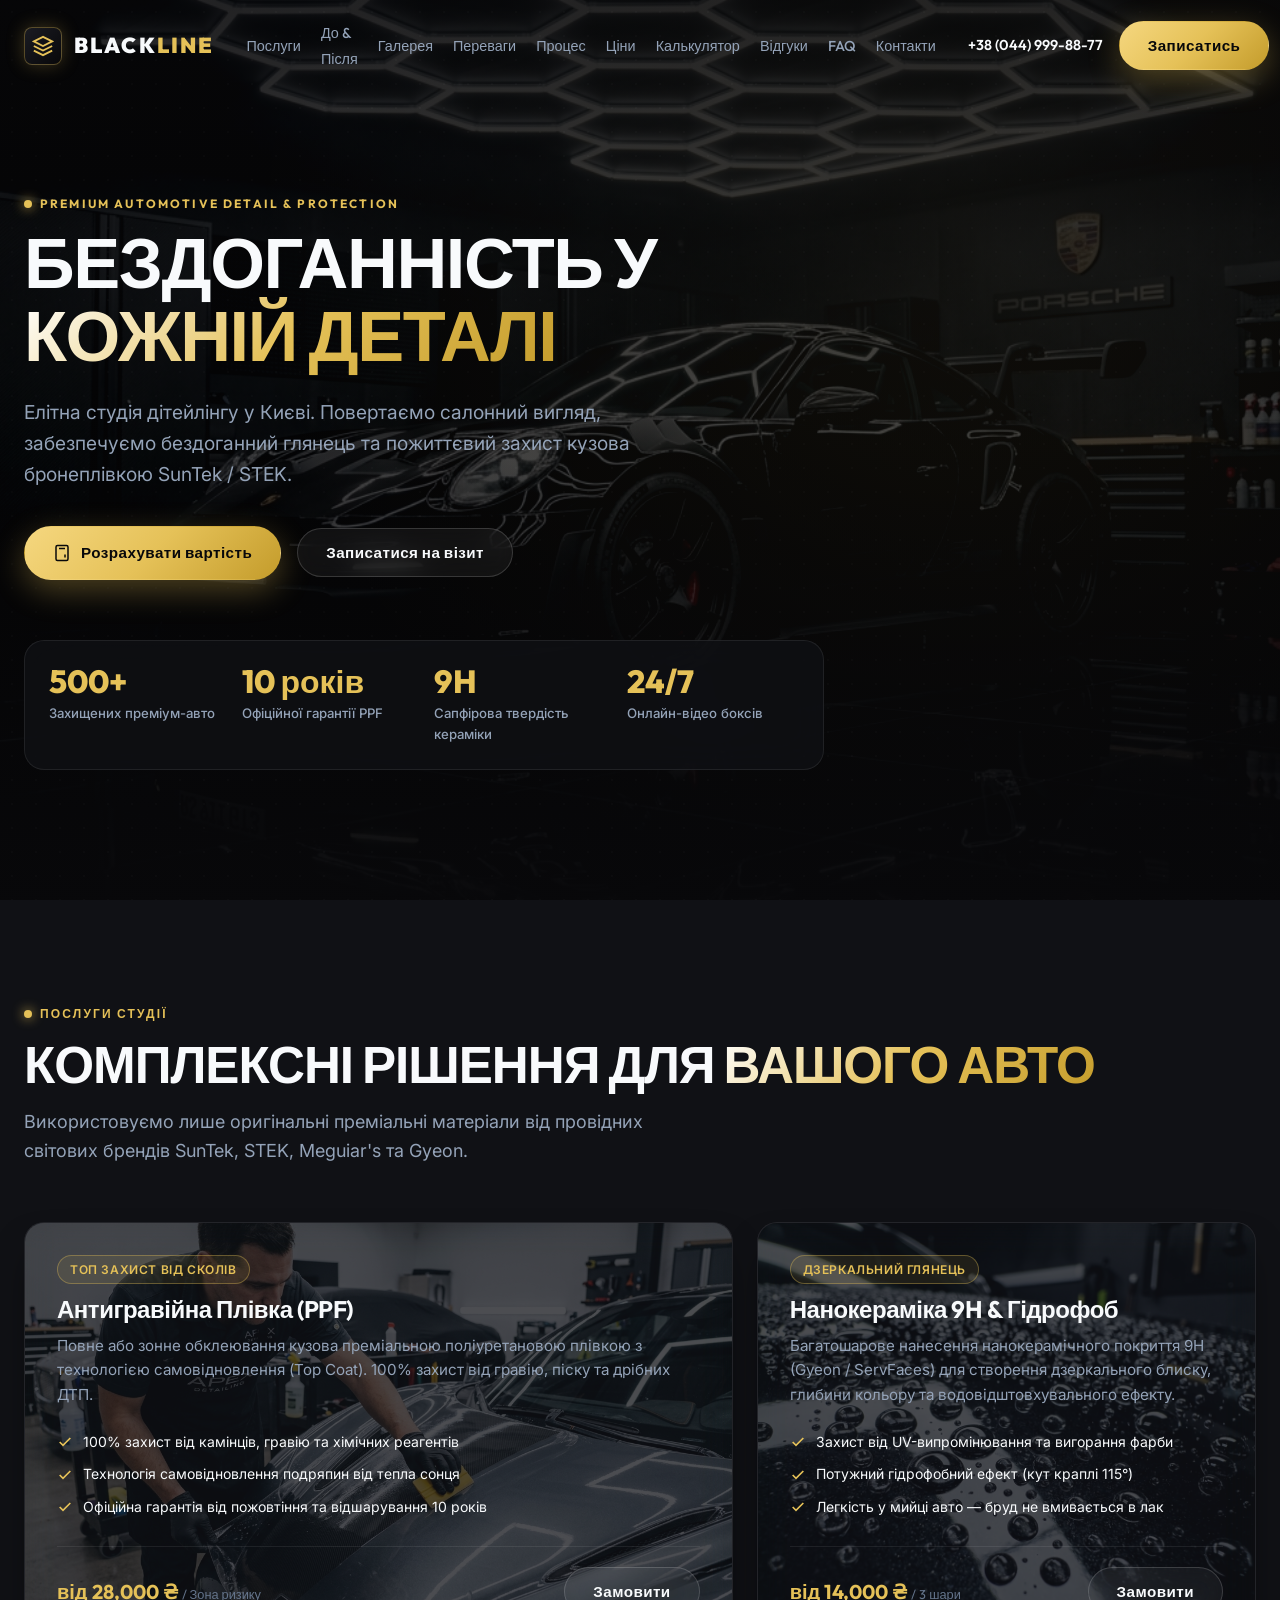
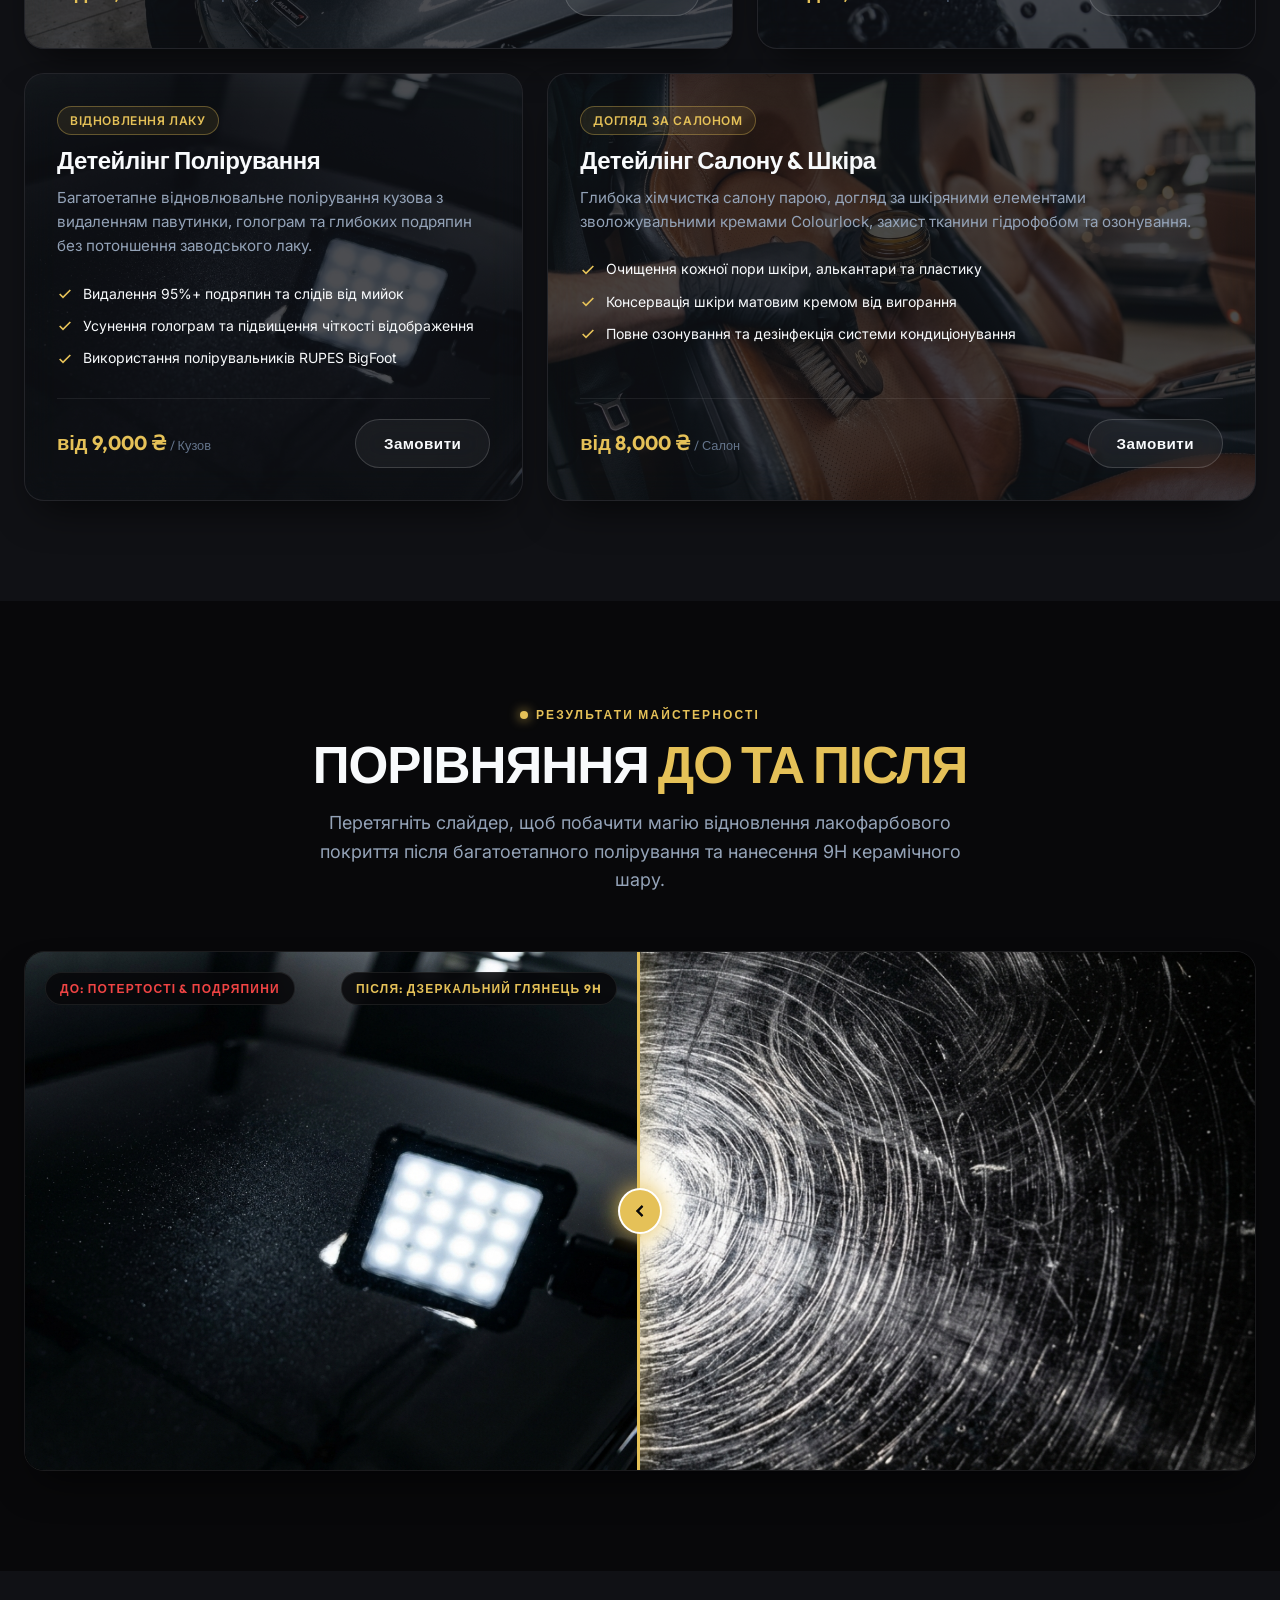
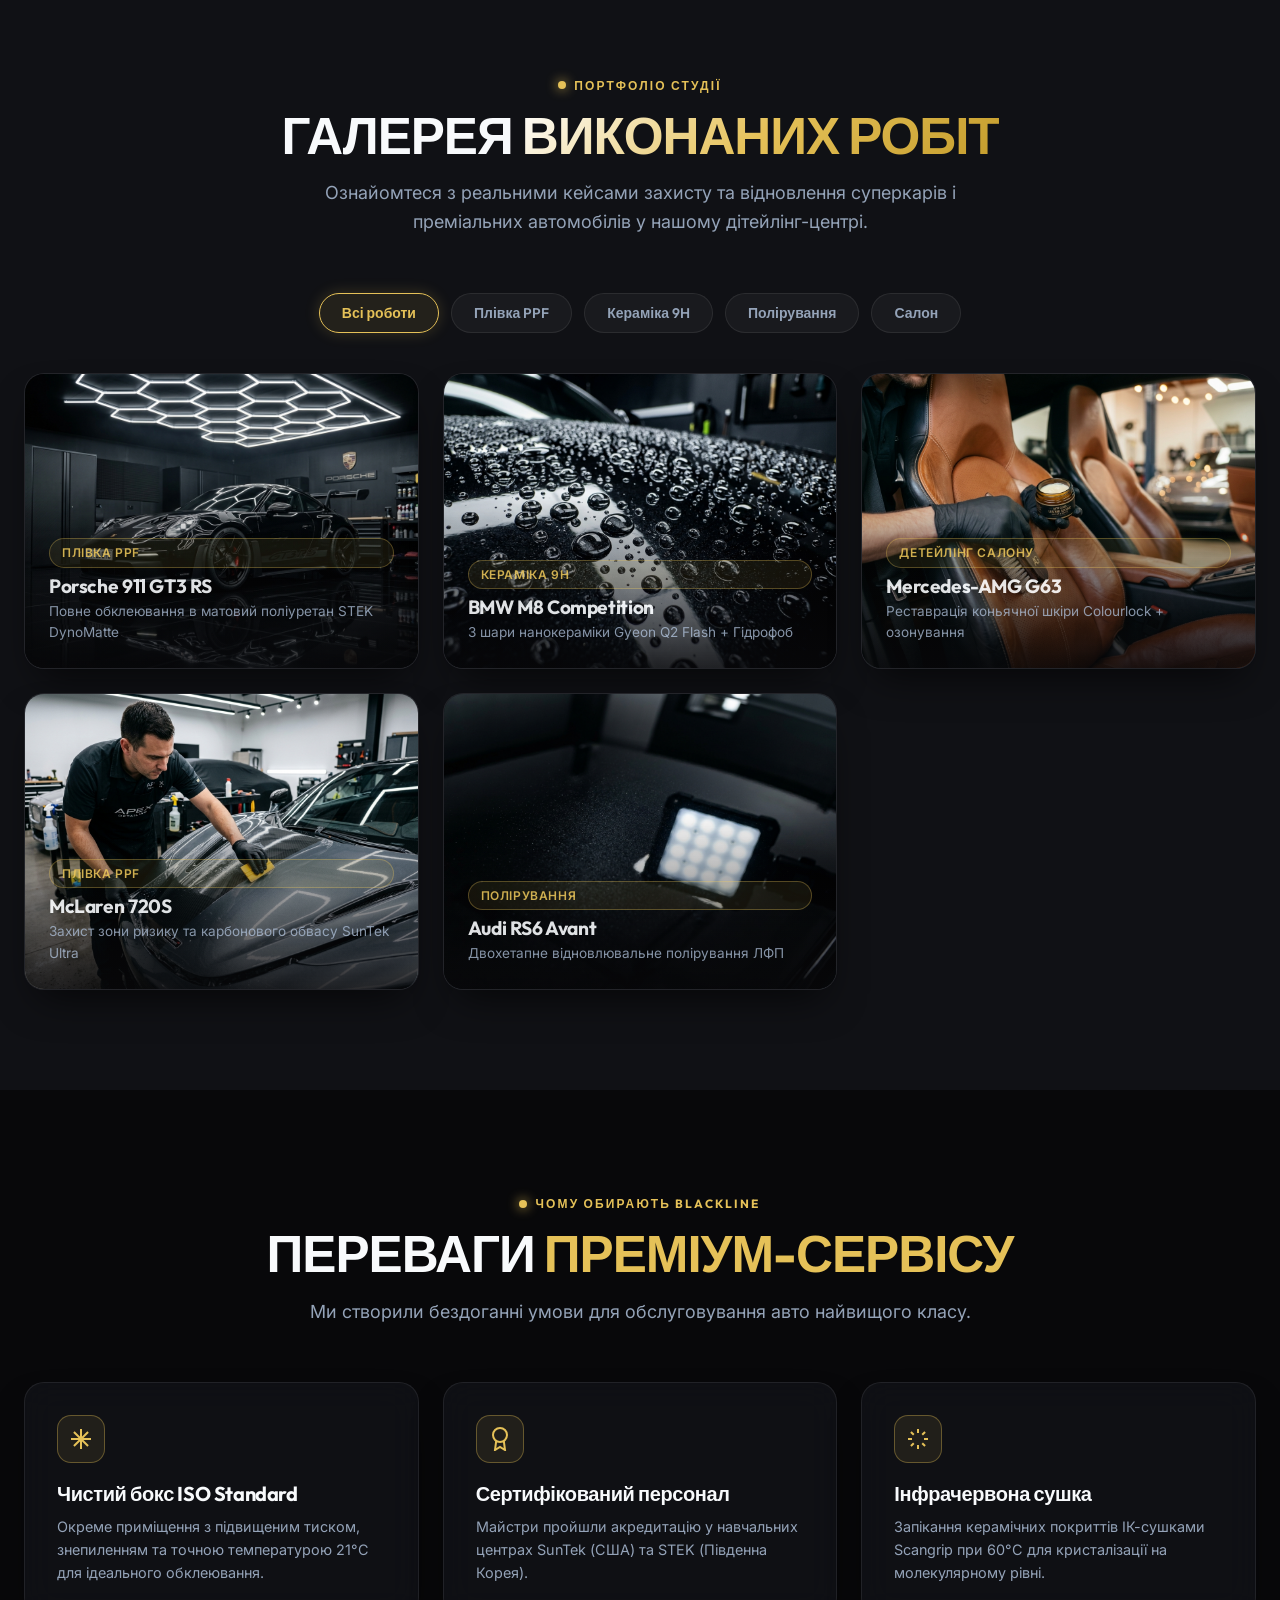
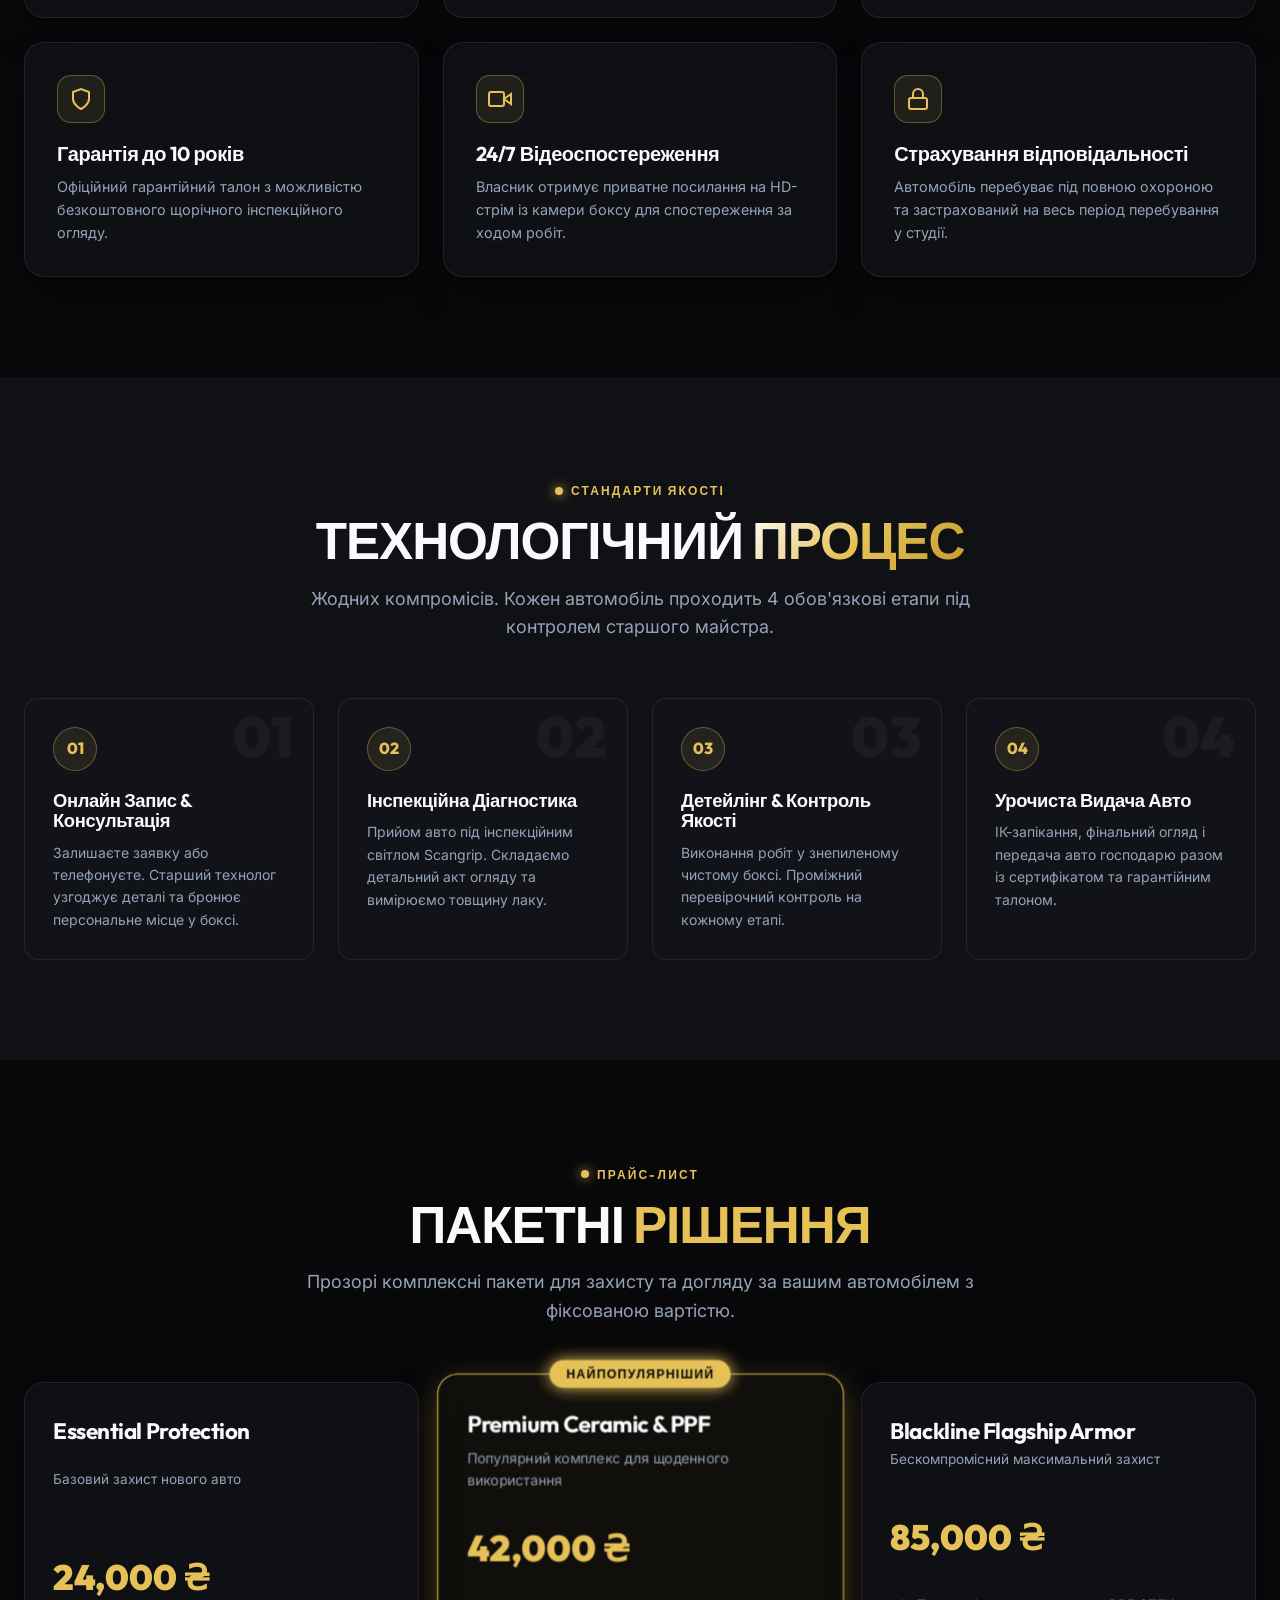
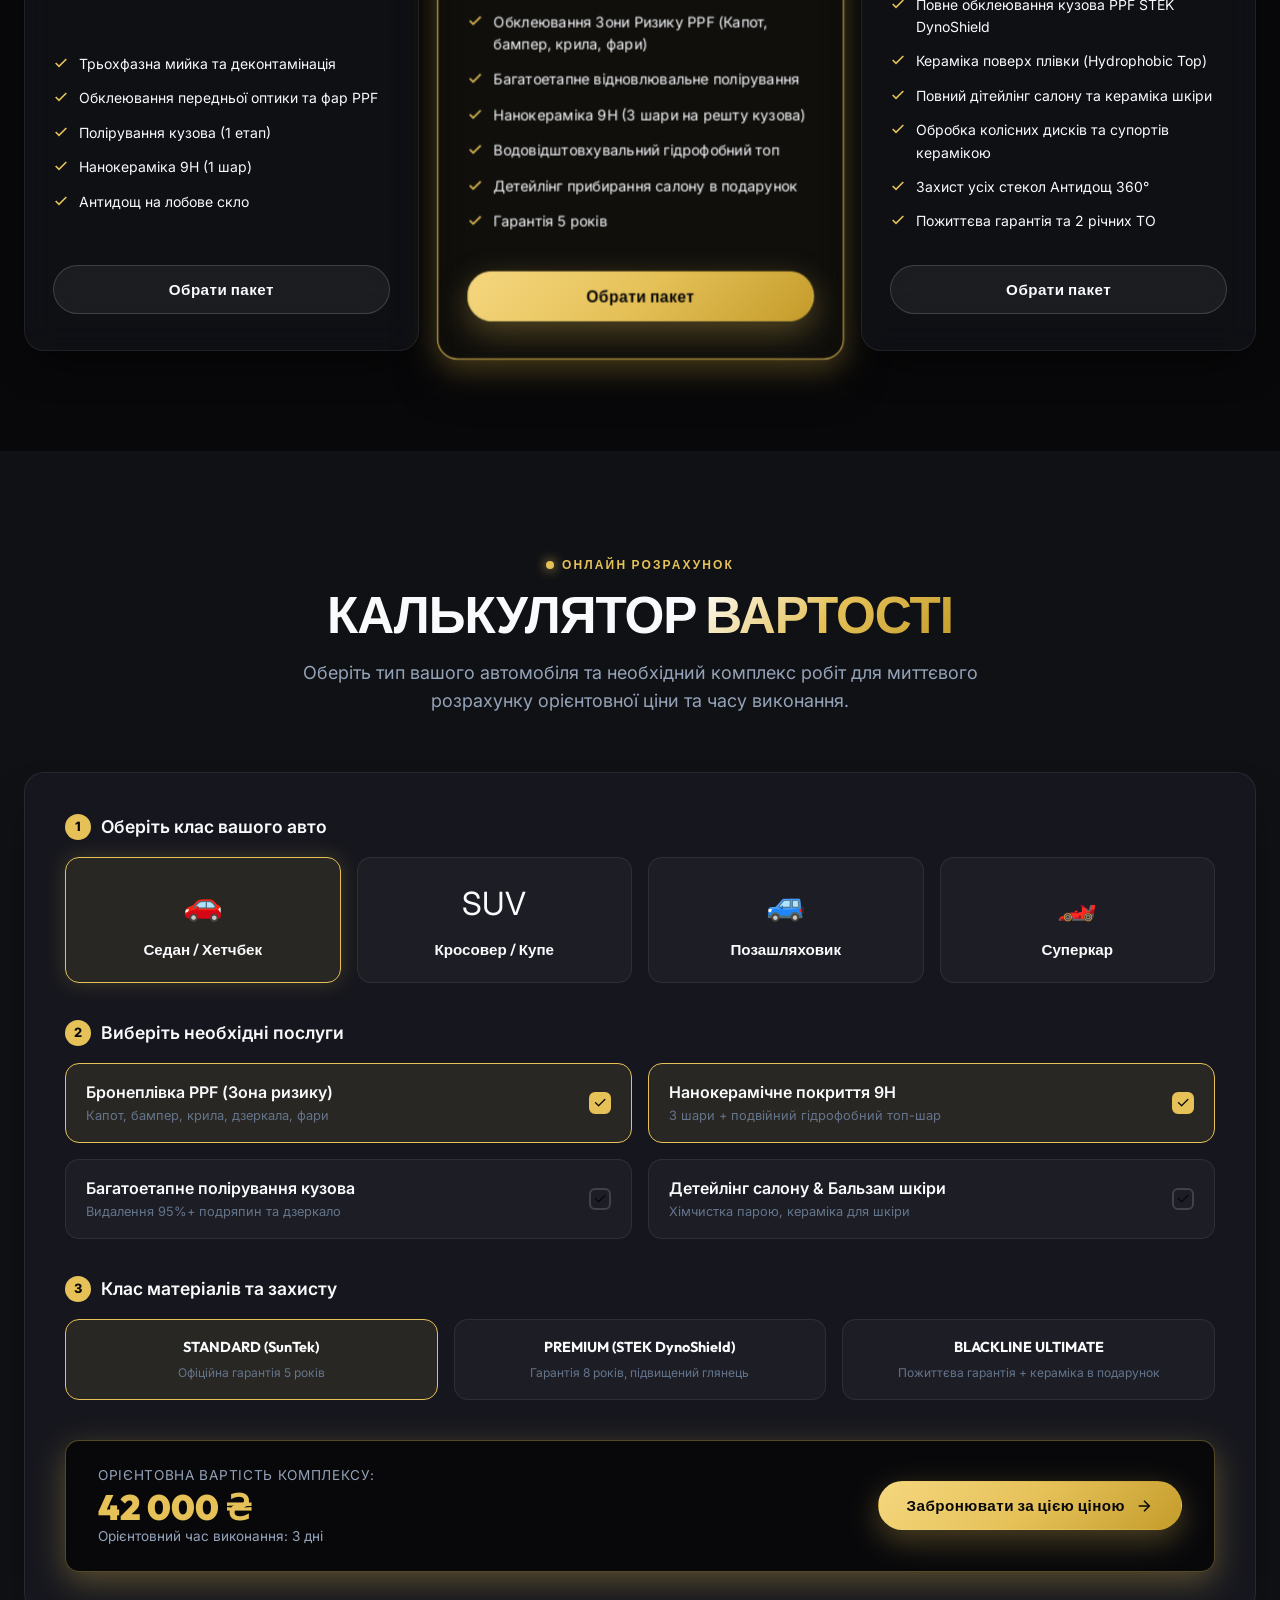
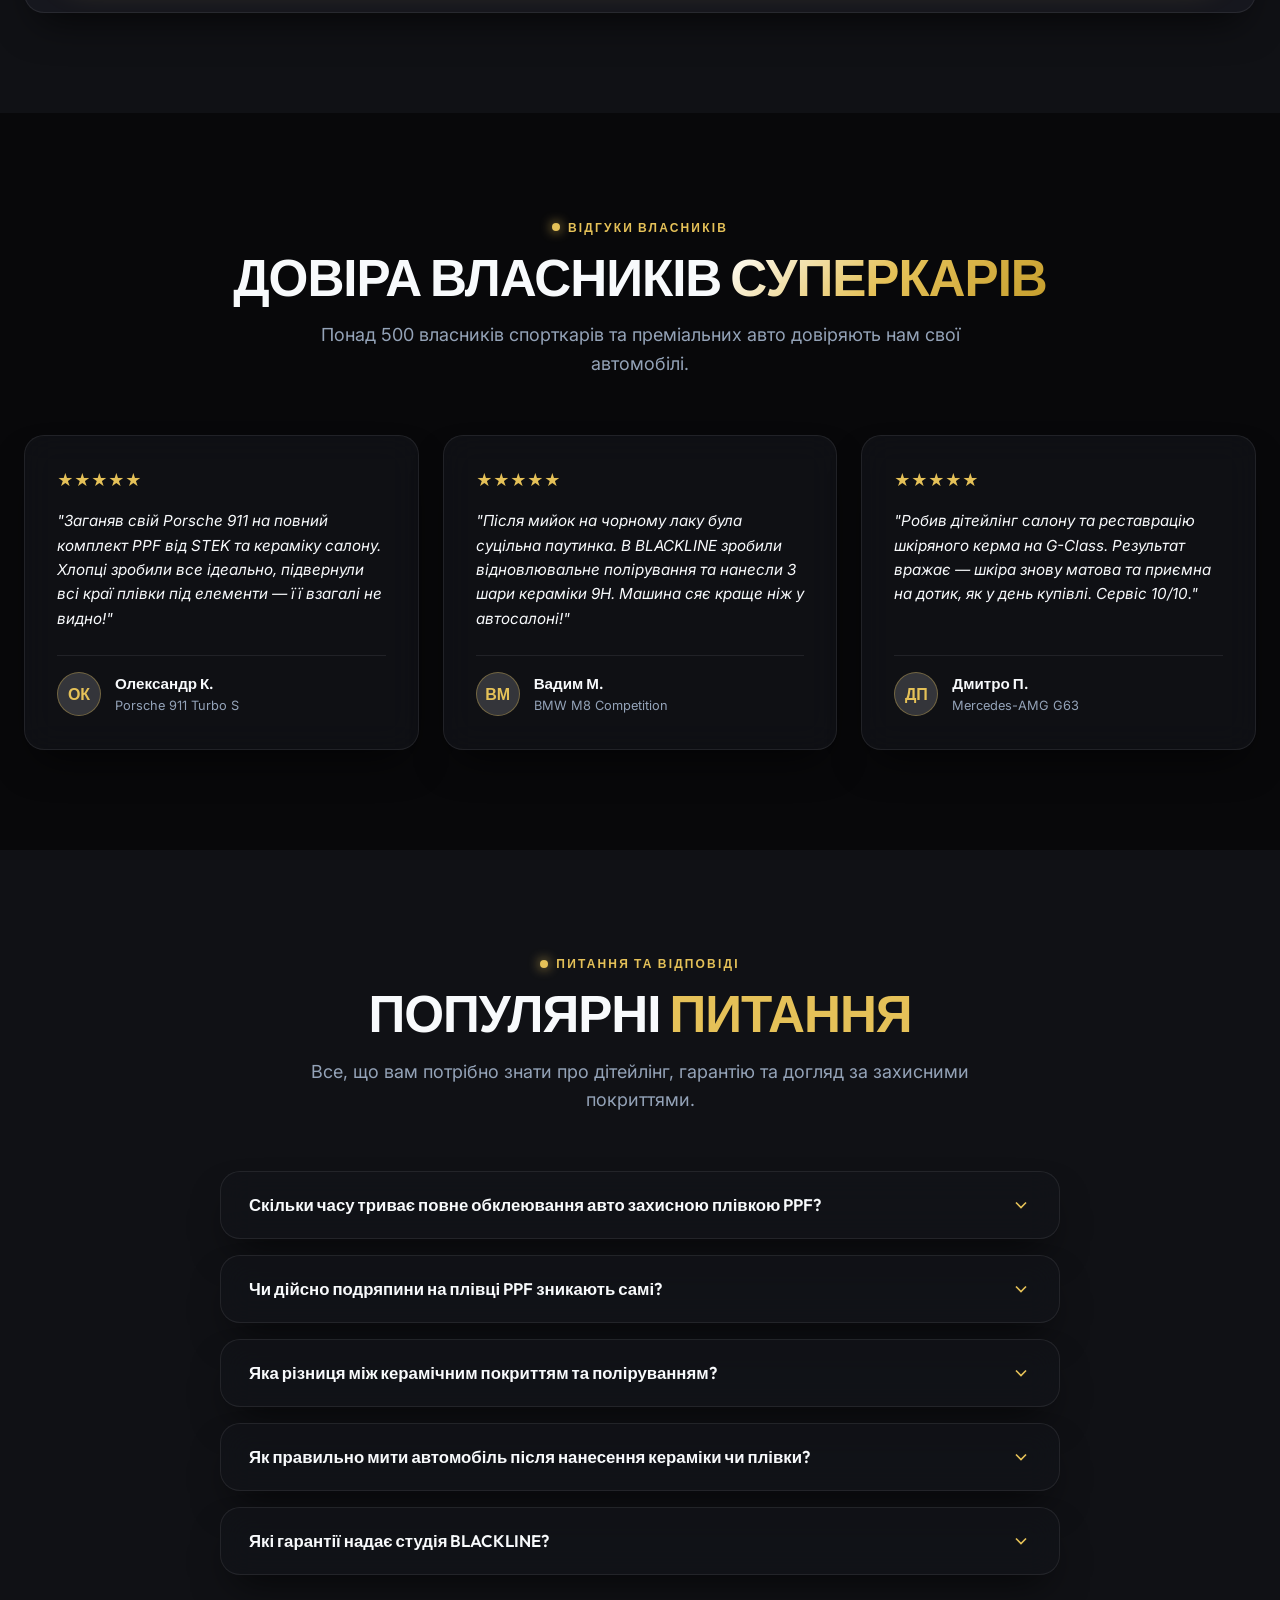
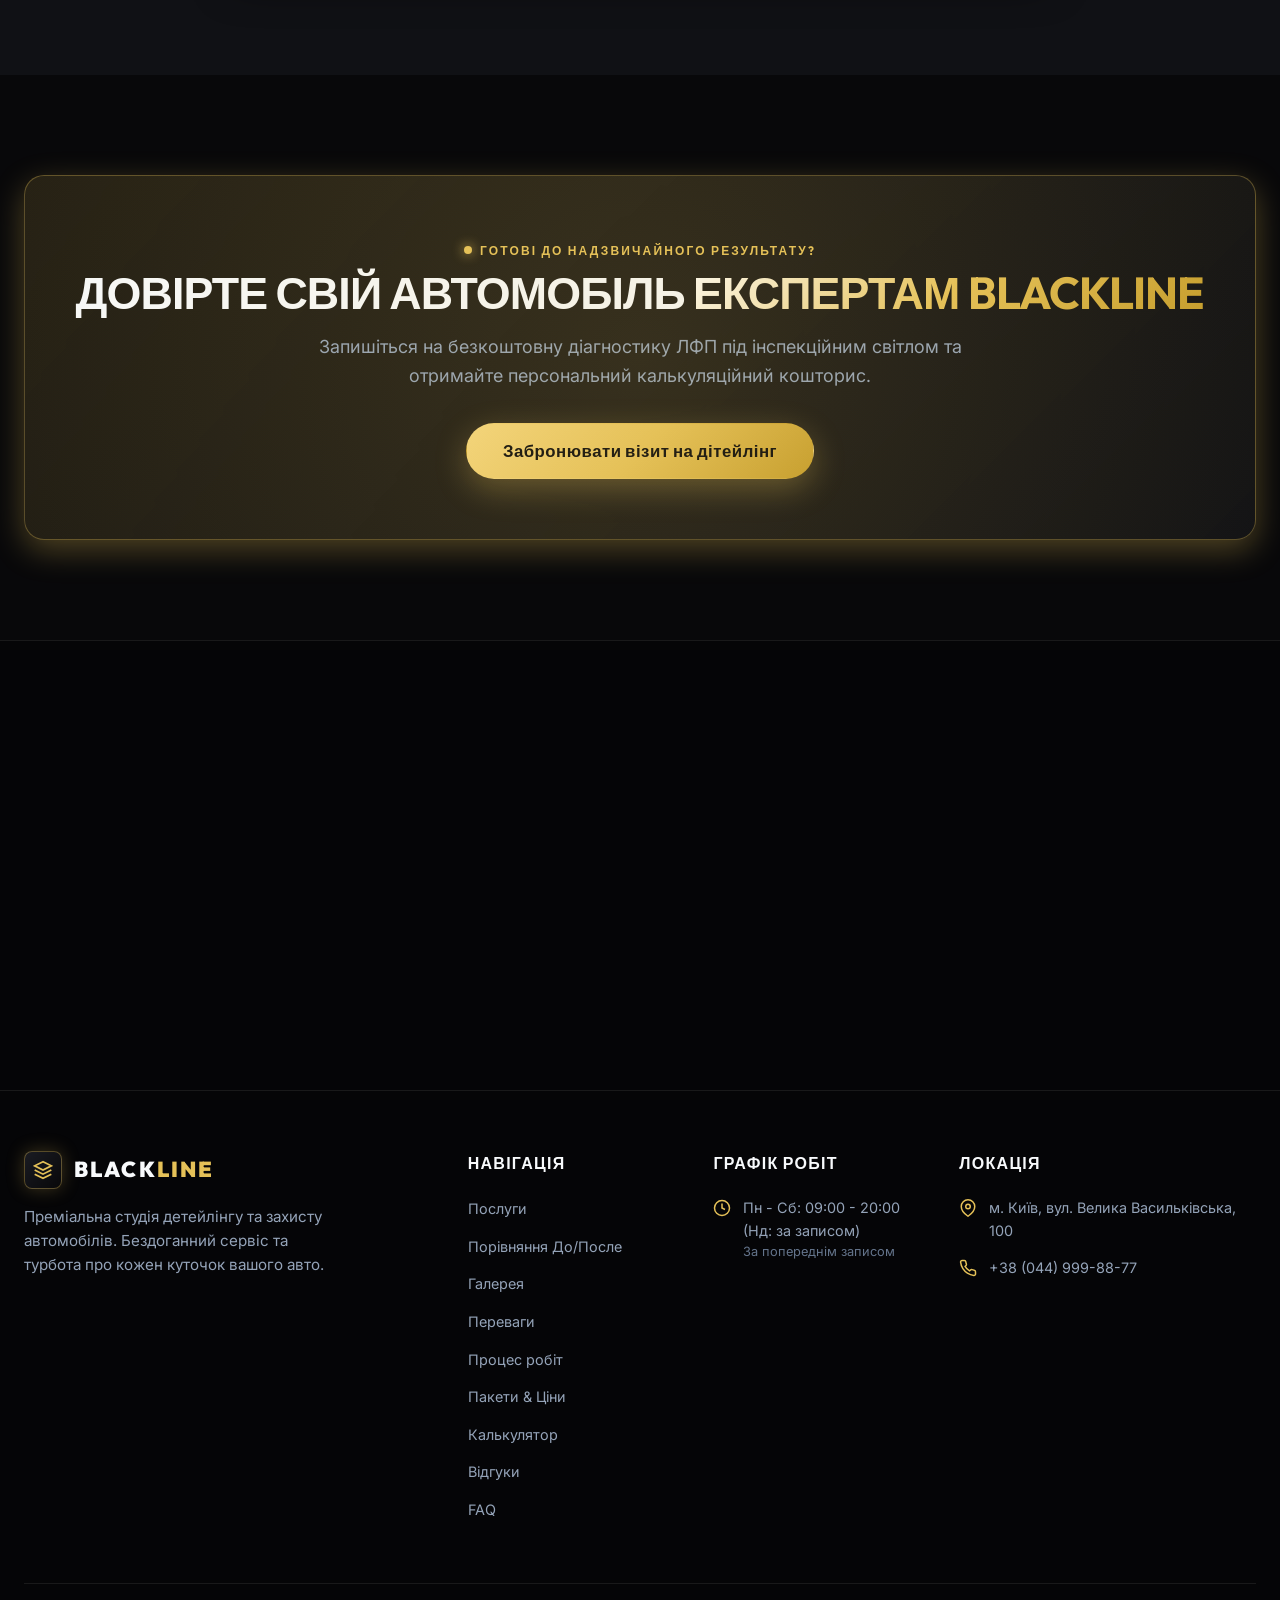
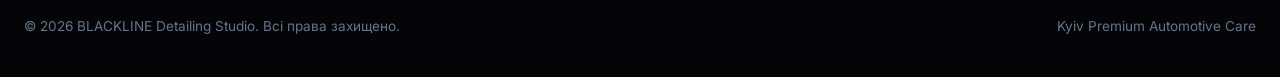
==== commit 473898a3: "Update index.html" ====
--- a/index.html
+++ b/index.html
@@ -528,7 +528,24 @@
   <!-- ==========================================================================
        14. FOOTER & CONTACTS
        ========================================================================== -->
+
+  
   <footer class="footer" id="contacts">
+
+        <!-- Google Map Section (Full Width) -->
+    <div class="footer-map-container" style="width: 100%; height: 450px; margin-top: -80px; margin-bottom: 60px; overflow: hidden; border-bottom: 1px solid var(--border-subtle); position: relative; z-index: 1;">
+      <iframe 
+        src="https://www.google.com/maps/embed?pb=!1m18!1m12!1m3!1d534.34490814103!2d30.51569396472065!3d50.426438796243374!2m3!1f0!2f0!3f0!3m2!1i1024!2i768!4f13.1!3m3!1m2!1s0x40d4cf3ea59063c9%3A0x4410d93e5adaeb92!2z0LLRg9C70LjRhtGPINCS0LXQu9C40LrQsCDQktCw0YHQuNC70YzQutGW0LLRgdGM0LrQsCwgMTAwLCDQmtC40ZfQsiwgMDMxNTA!5e0!3m2!1suk!2sua!4v1786642673182!5m2!1suk!2sua"
+        width="100%" 
+        height="100%" 
+        style="border: 0; filter: grayscale(1) invert(0.9) contrast(1.2) opacity(0.75); display: block;" 
+        allowfullscreen="" 
+        loading="lazy" 
+        referrerpolicy="no-referrer-when-downgrade">
+      </iframe>
+      
+    </div>
+    
     <div class="container">
       <div class="footer-grid">
         <!-- Brand Info -->
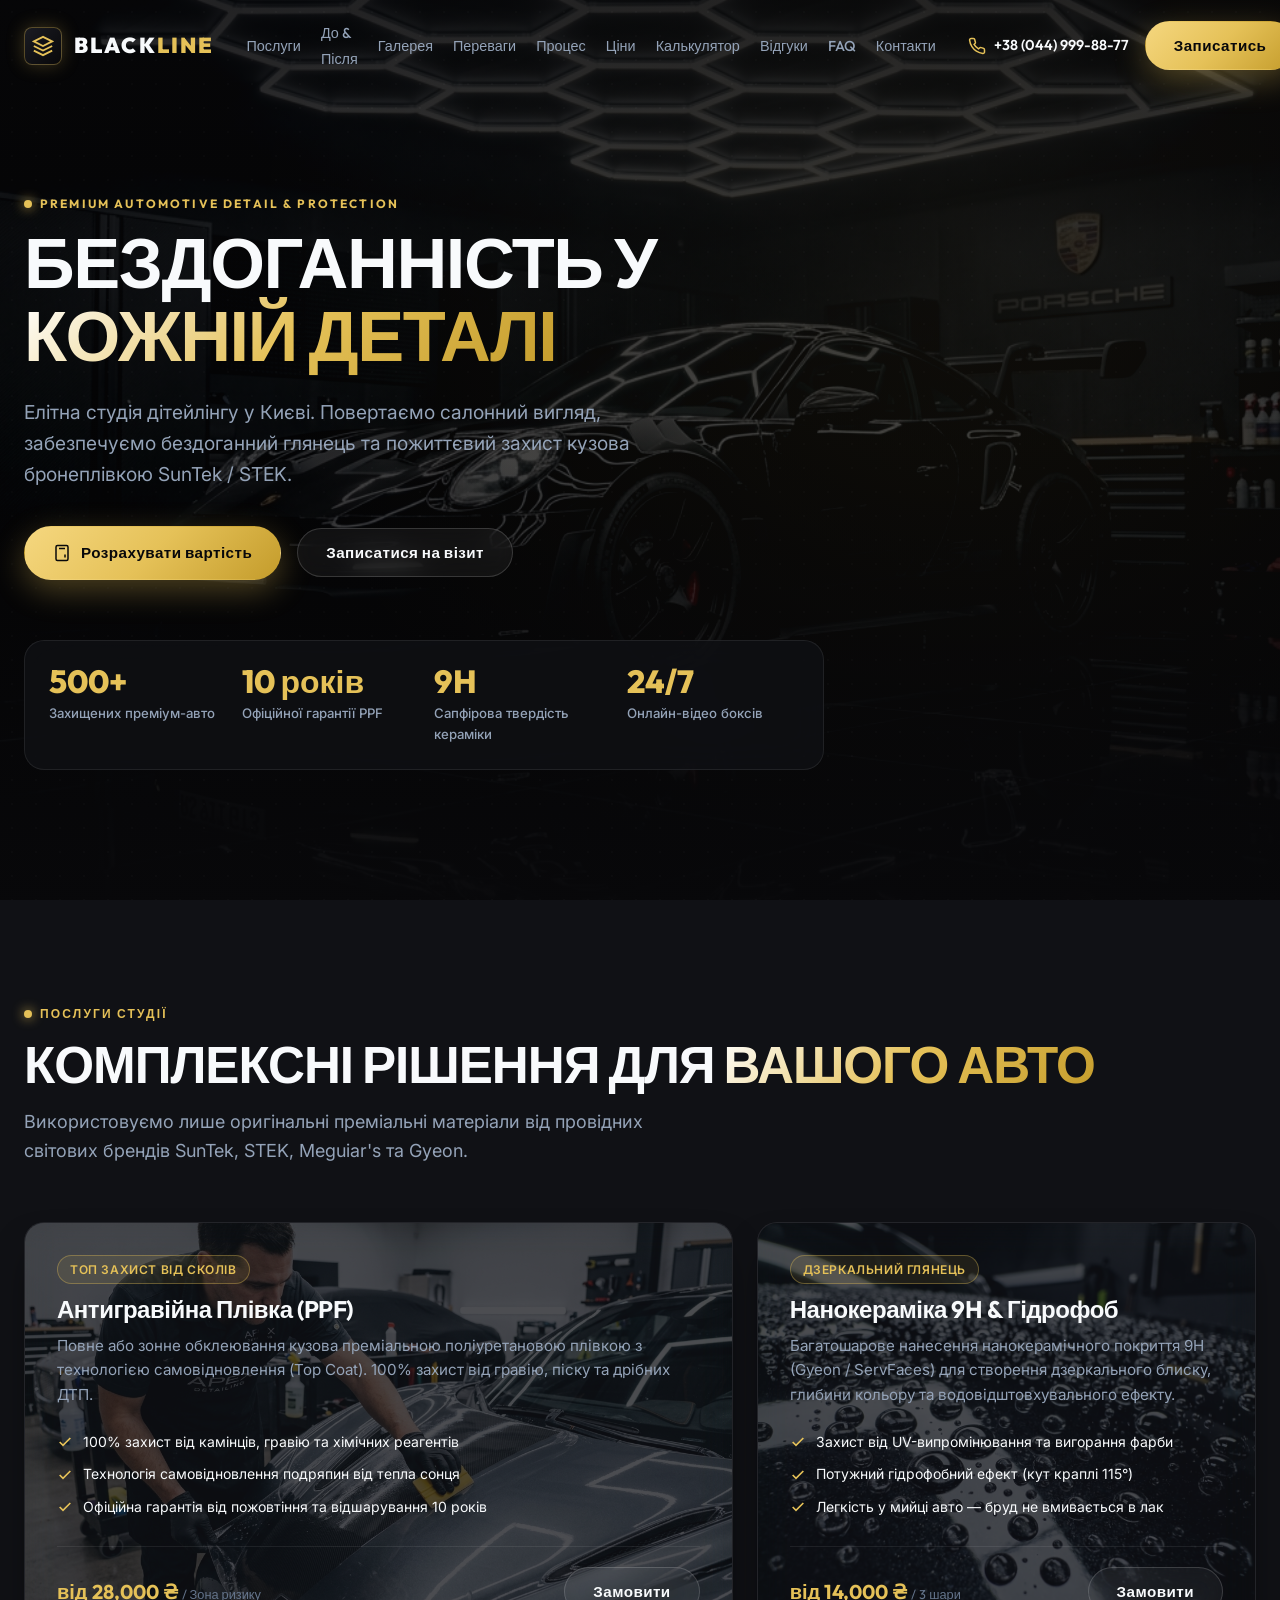
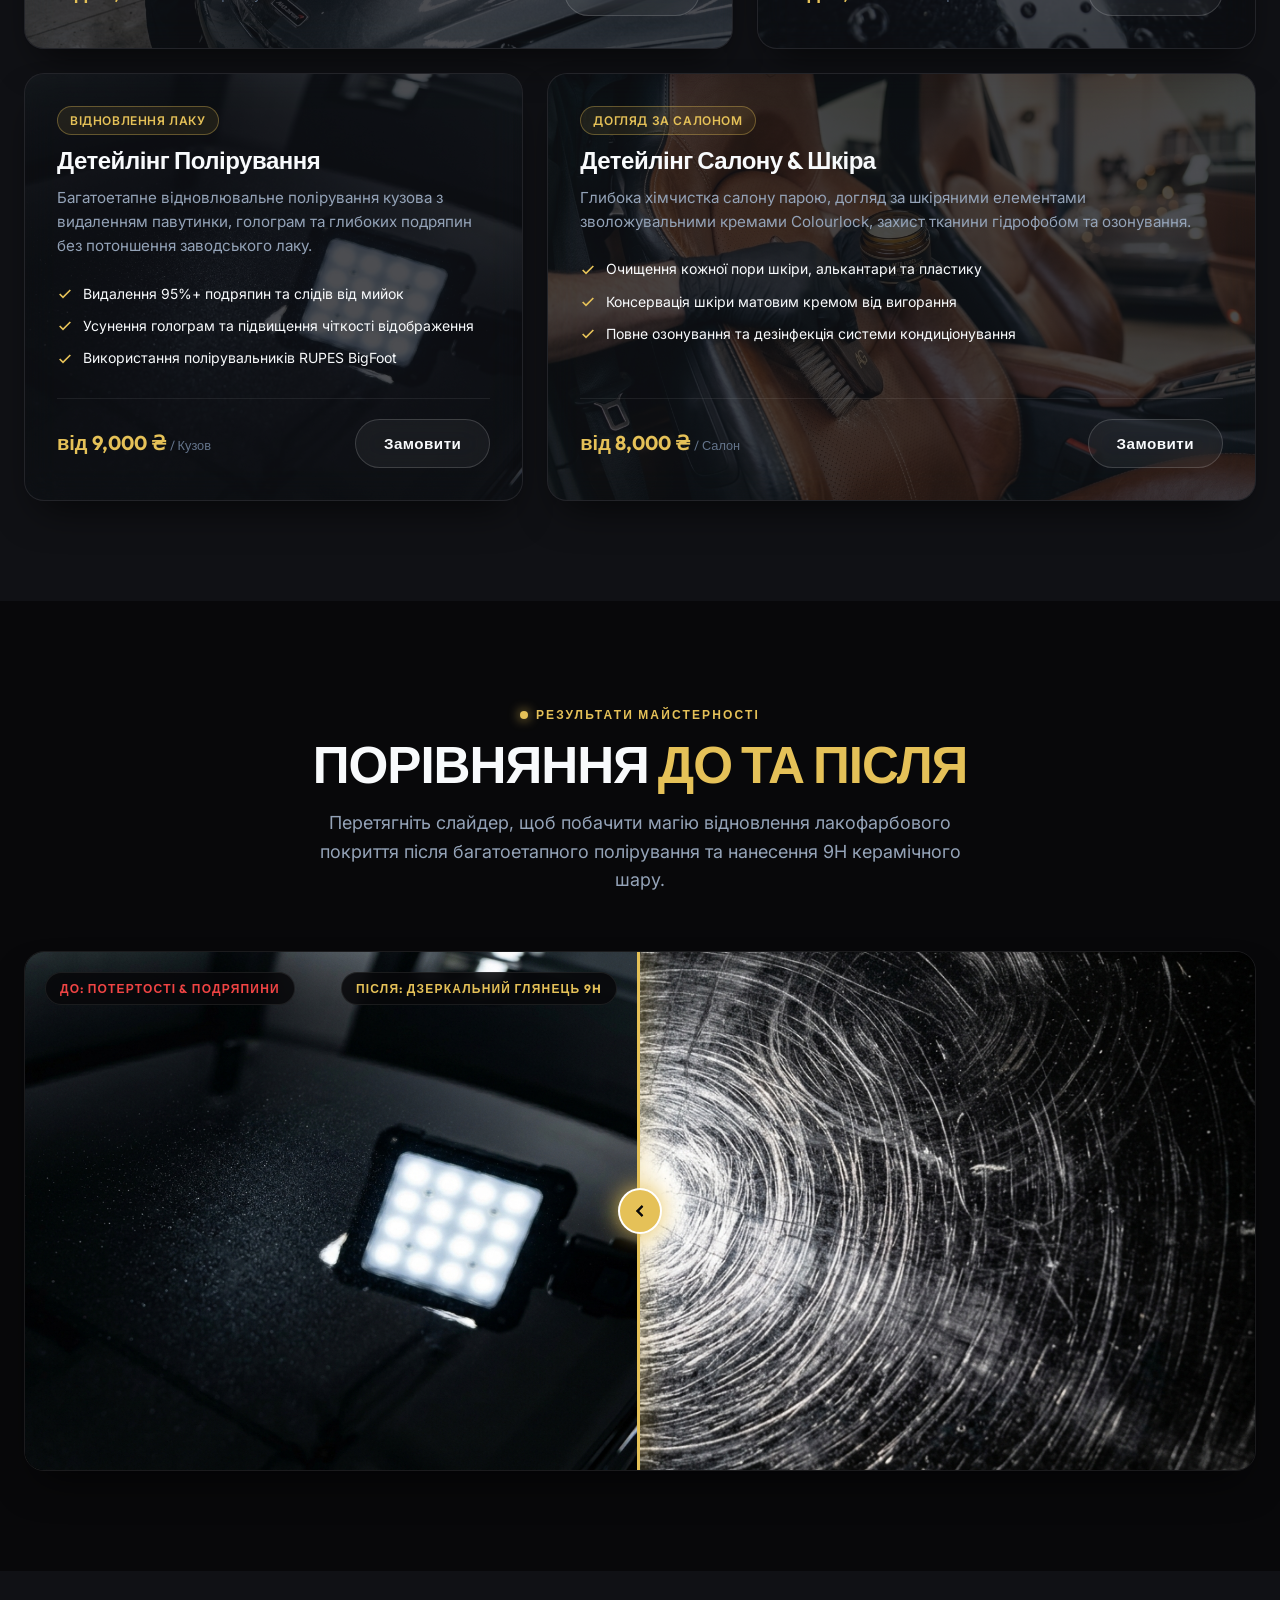
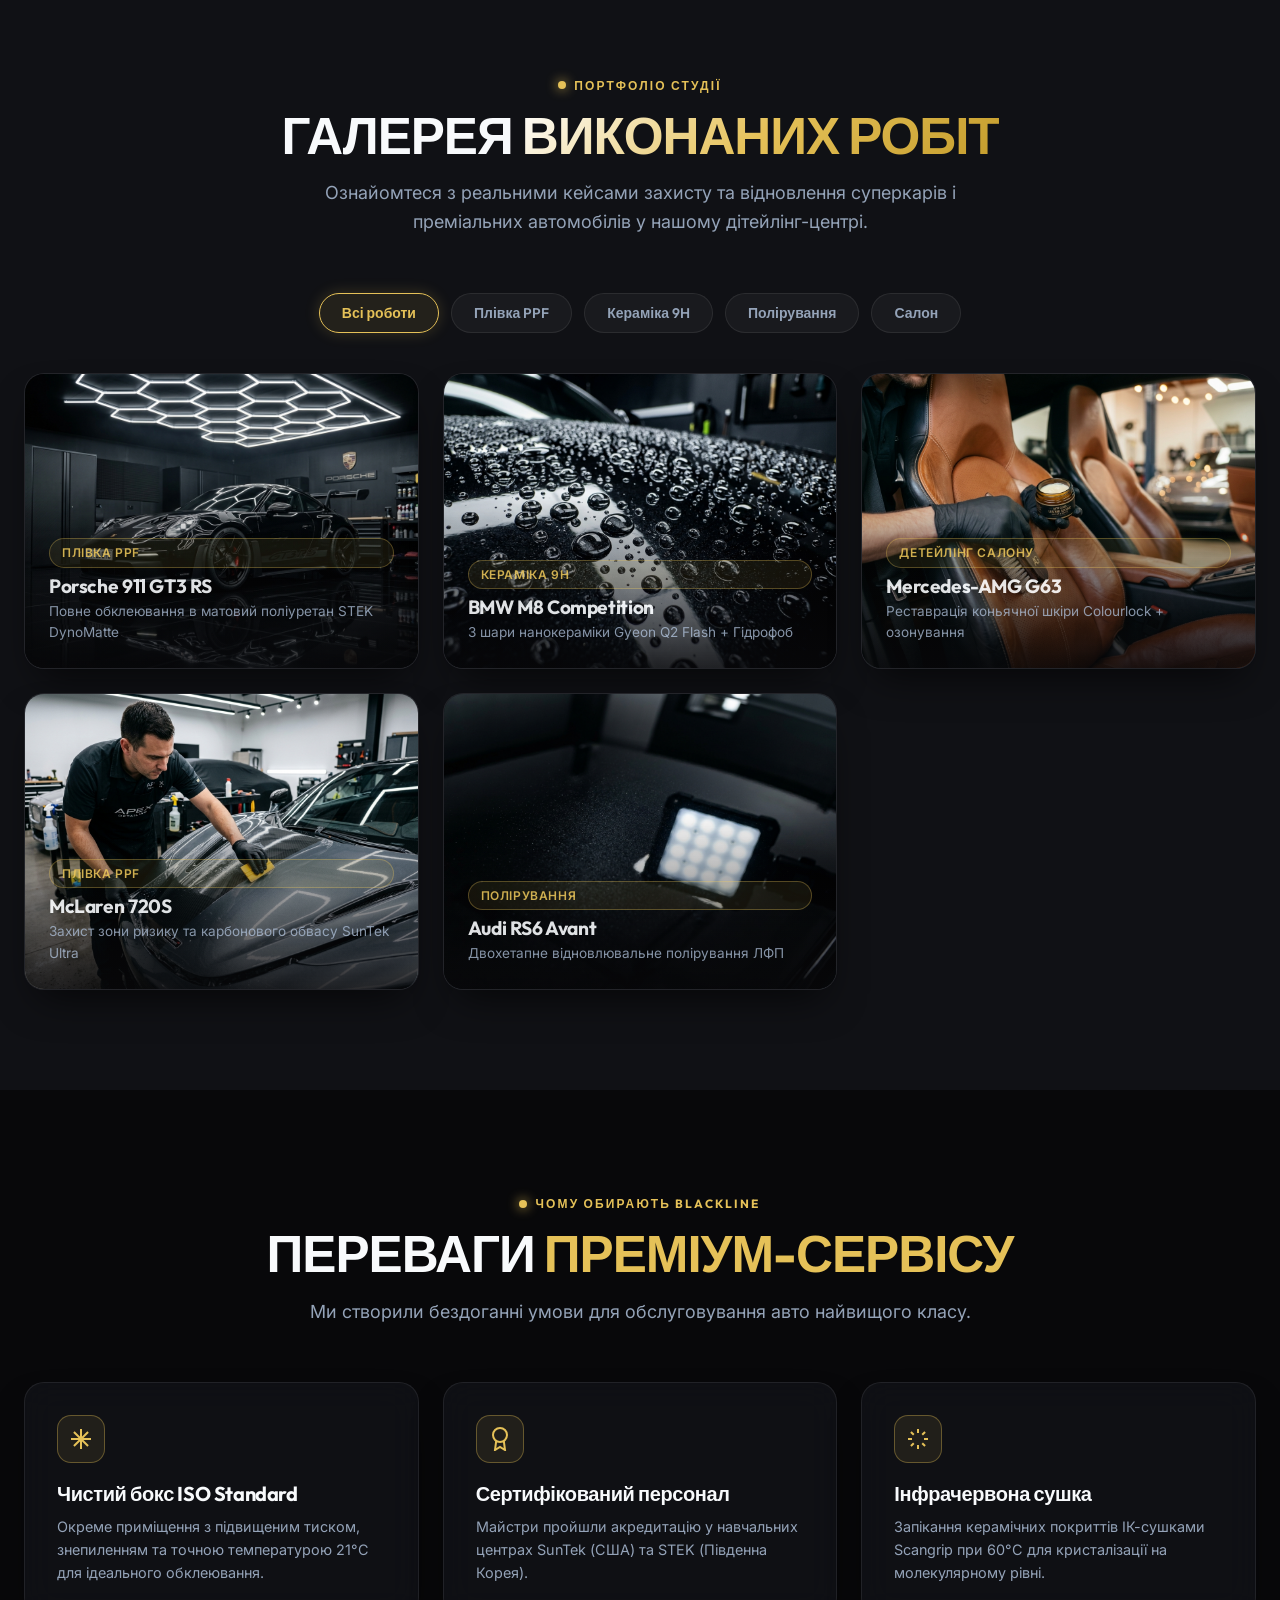
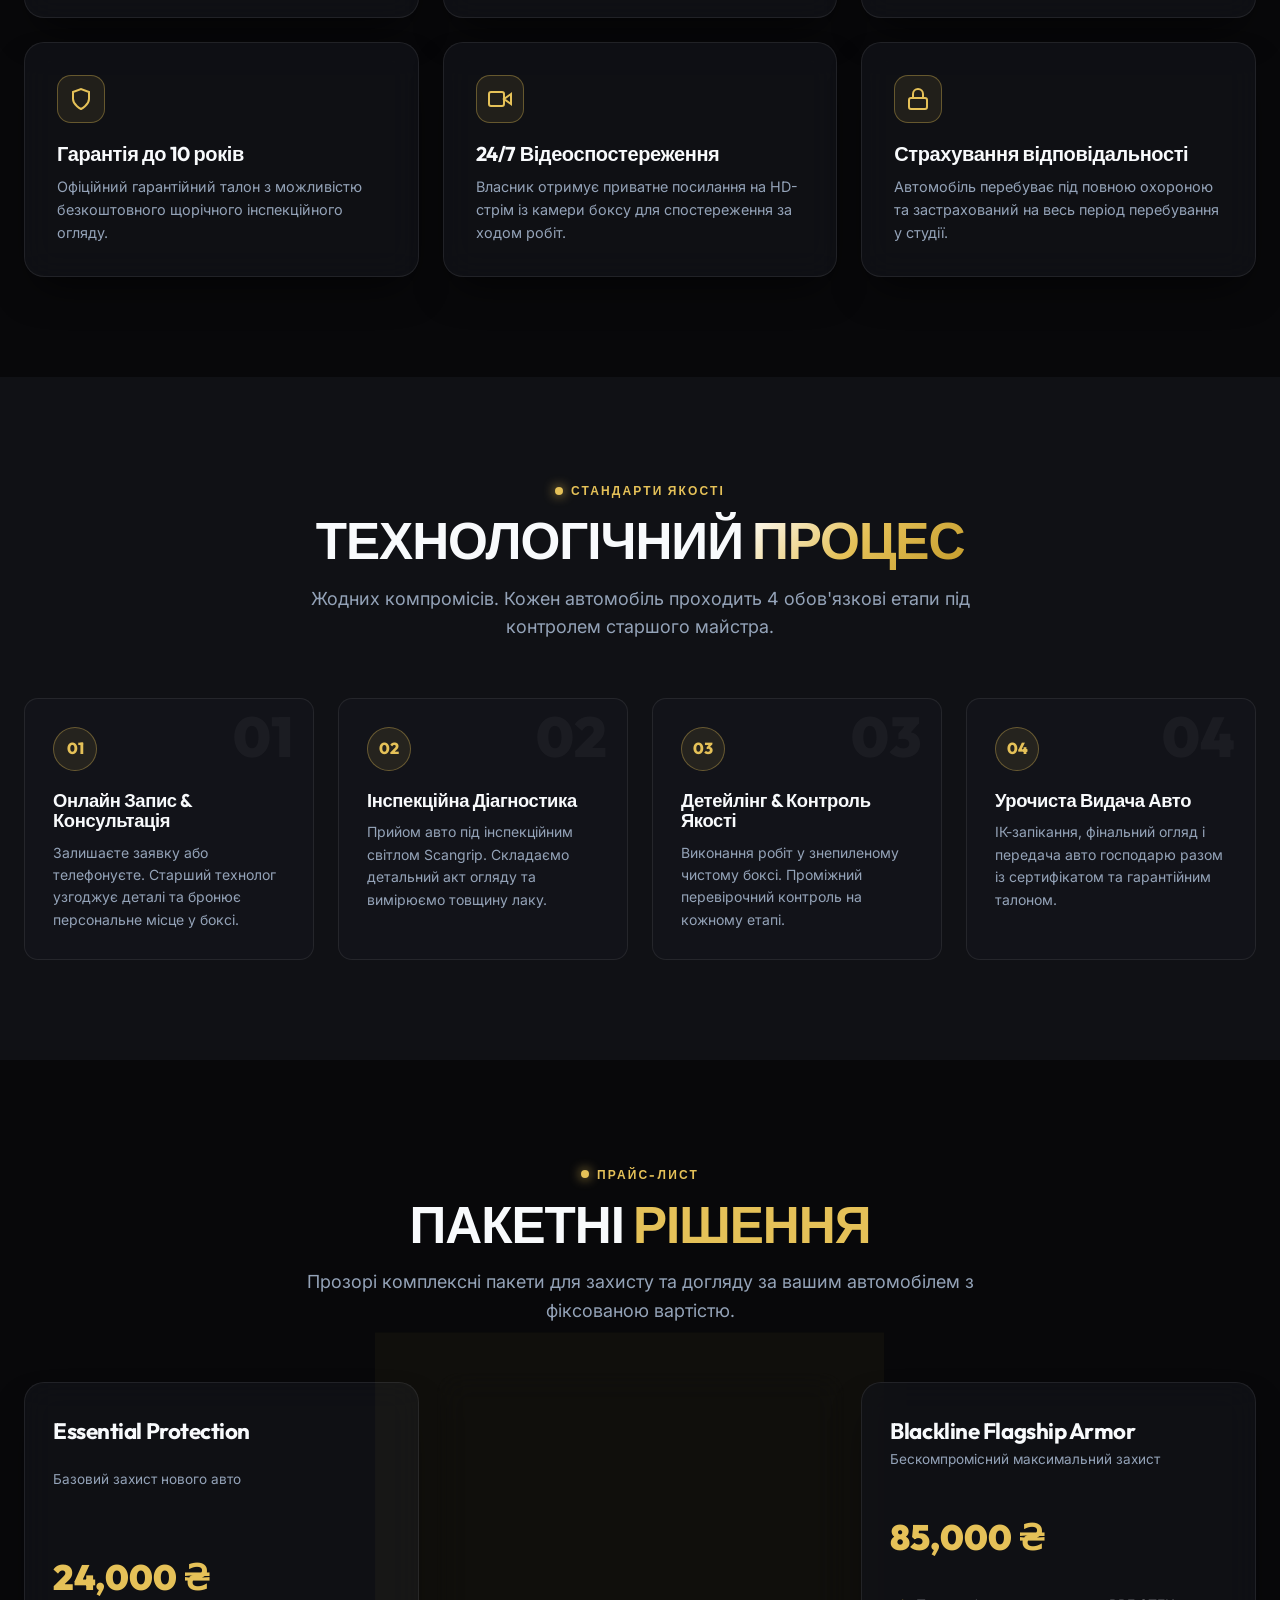
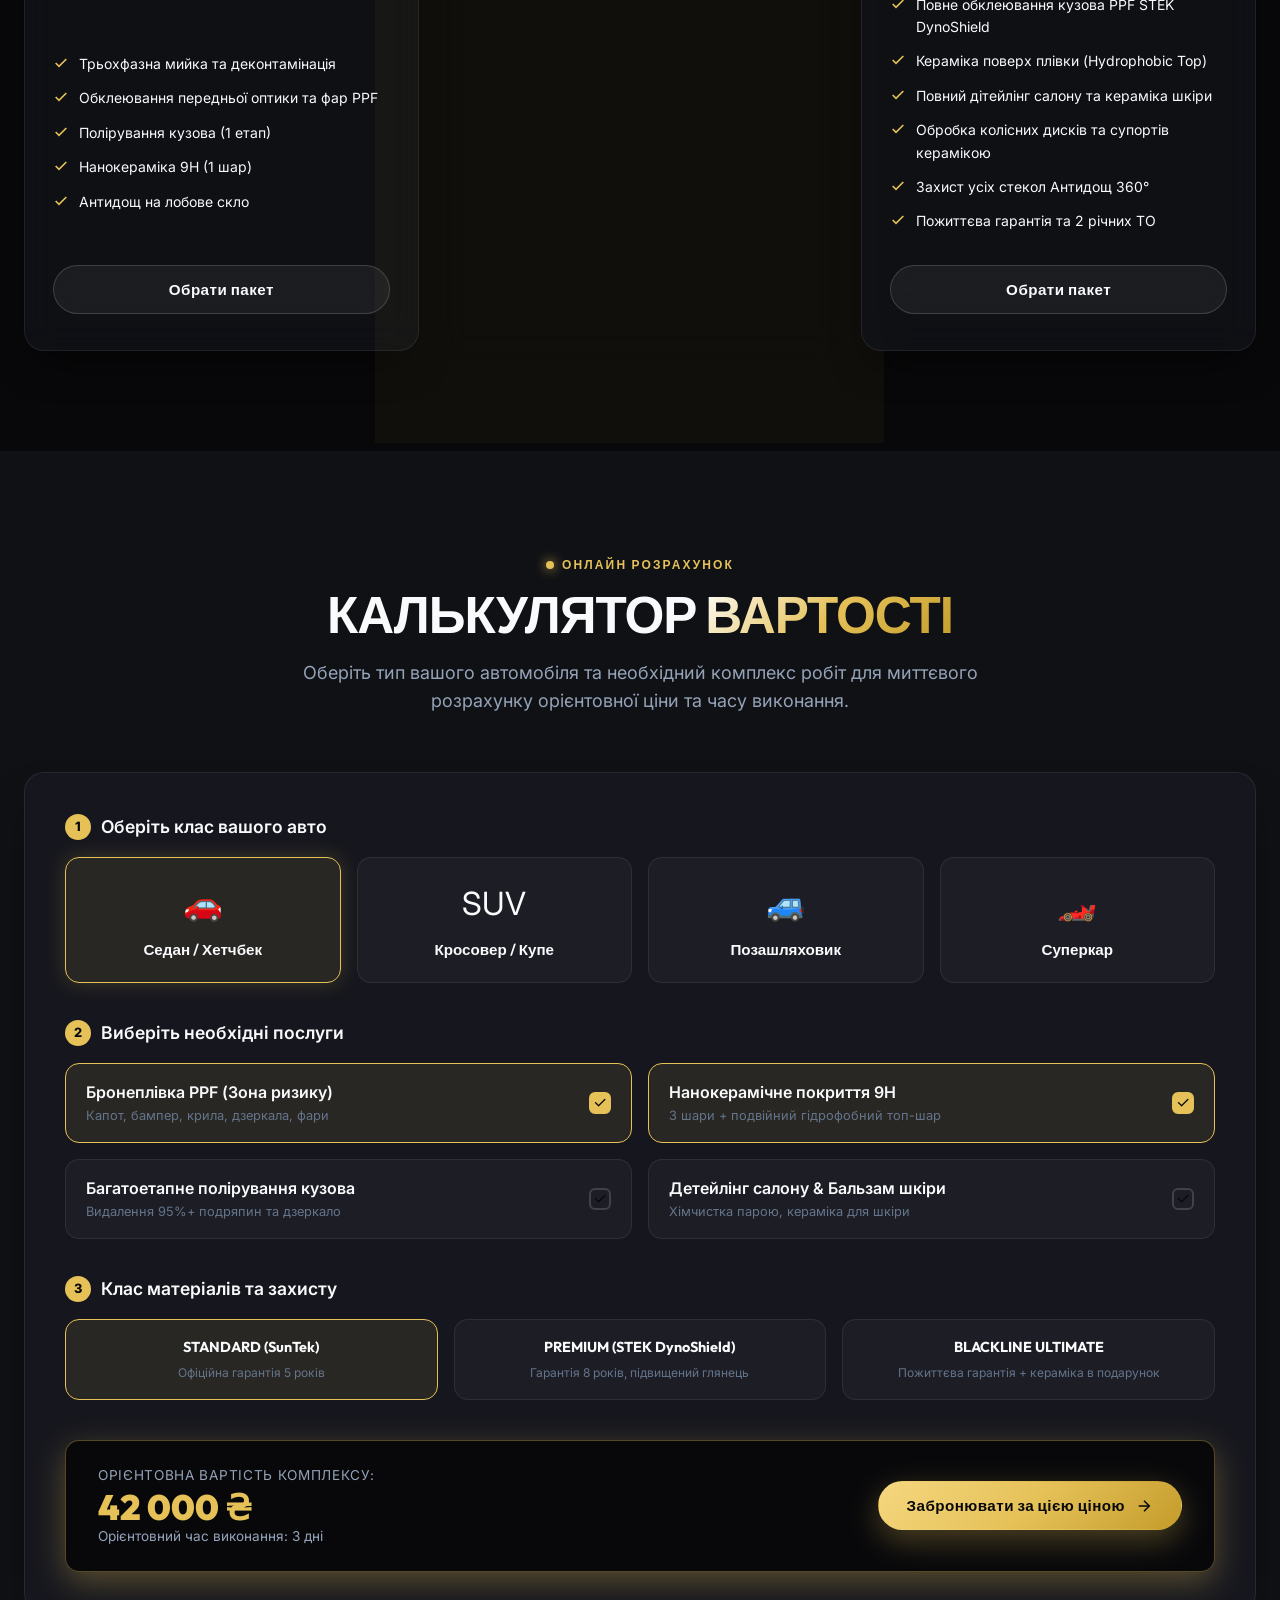
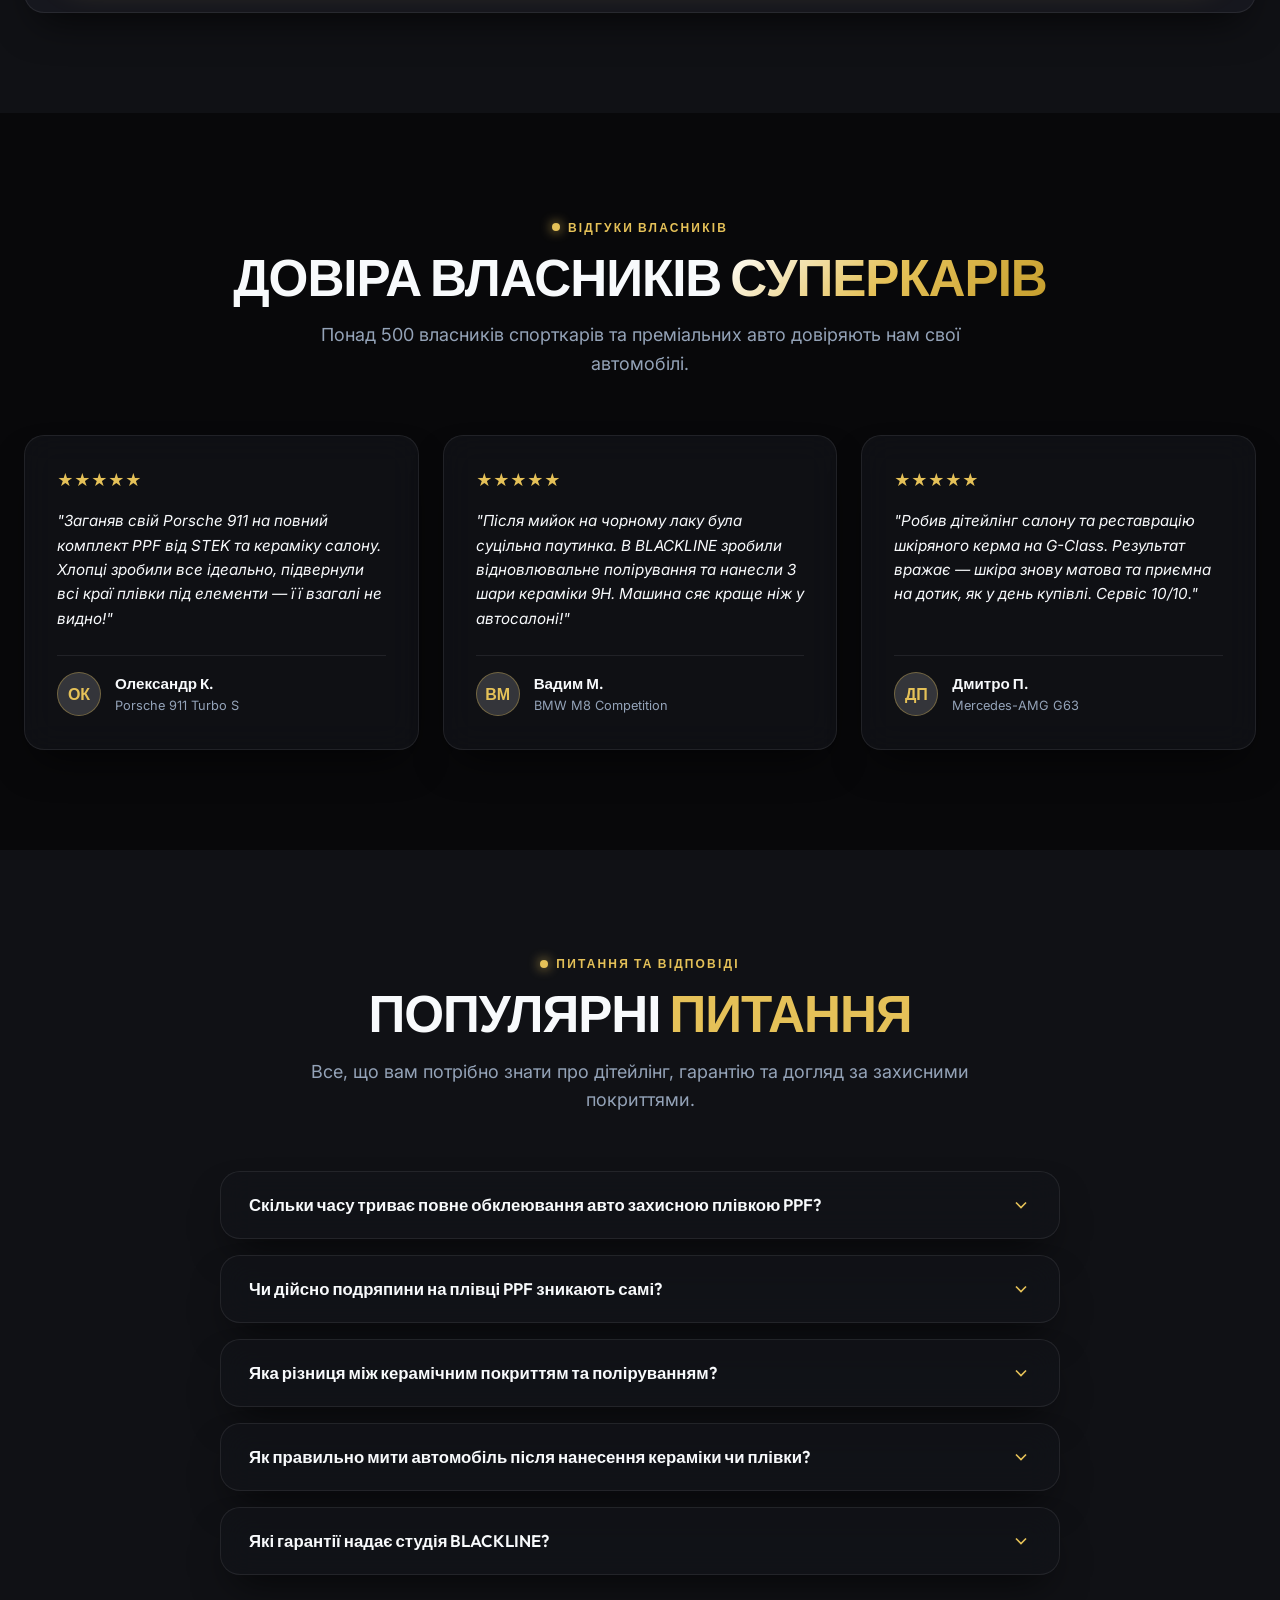
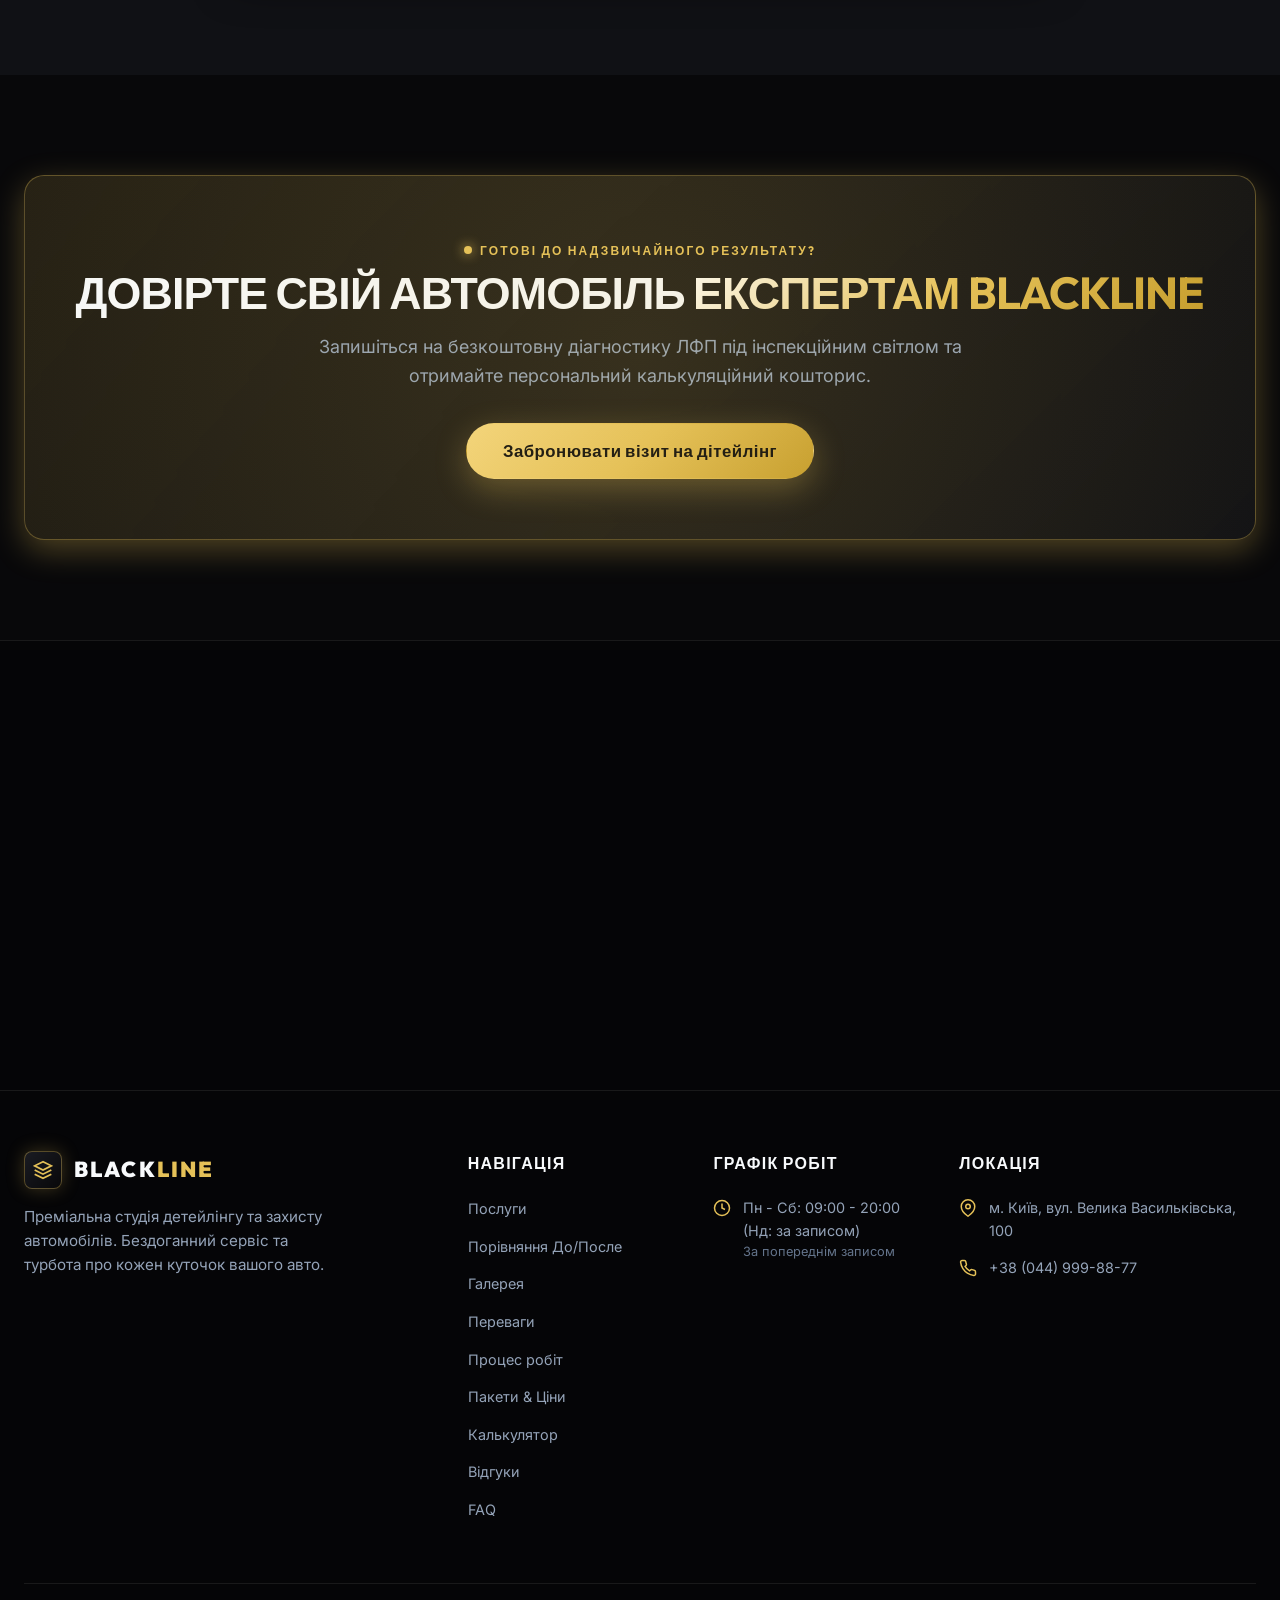
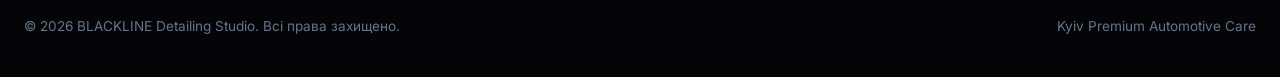
==== commit dc8588cf: "Add files via upload" ====
--- a/index.html
+++ b/index.html
@@ -57,7 +57,7 @@
           <svg width="18" height="18" viewBox="0 0 24 24" fill="none" stroke="var(--accent-gold)" stroke-width="2">
             <path d="M22 16.92v3a2 2 0 0 1-2.18 2 19.79 19.79 0 0 1-8.63-3.07 19.5 19.5 0 0 1-6-6 19.79 19.79 0 0 1-3.07-8.67A2 2 0 0 1 4.11 2h3a2 2 0 0 1 2 1.72 12.84 12.84 0 0 0 .7 2.81 2 2 0 0 1-.45 2.11L8.09 9.91a16 16 0 0 0 6 6l1.27-1.27a2 2 0 0 1 2.11-.45 12.84 12.84 0 0 0 2.81.7A2 2 0 0 1 22 16.92z"></path>
           </svg>
-          +38 (044) 999-88-77
+          <span class="phone-text">+38 (044) 999-88-77</span>
         </a>
         <button class="btn btn-primary js-open-modal">Записатись</button>
         <button class="mobile-toggle" id="mobileToggle" aria-label="Відкрити меню">
@@ -528,11 +528,8 @@
   <!-- ==========================================================================
        14. FOOTER & CONTACTS
        ========================================================================== -->
-
-  
   <footer class="footer" id="contacts">
-
-        <!-- Google Map Section (Full Width) -->
+    <!-- Google Map Section (Full Width) -->
     <div class="footer-map-container" style="width: 100%; height: 450px; margin-top: -80px; margin-bottom: 60px; overflow: hidden; border-bottom: 1px solid var(--border-subtle); position: relative; z-index: 1;">
       <iframe 
         src="https://www.google.com/maps/embed?pb=!1m18!1m12!1m3!1d534.34490814103!2d30.51569396472065!3d50.426438796243374!2m3!1f0!2f0!3f0!3m2!1i1024!2i768!4f13.1!3m3!1m2!1s0x40d4cf3ea59063c9%3A0x4410d93e5adaeb92!2z0LLRg9C70LjRhtGPINCS0LXQu9C40LrQsCDQktCw0YHQuNC70YzQutGW0LLRgdGM0LrQsCwgMTAwLCDQmtC40ZfQsiwgMDMxNTA!5e0!3m2!1suk!2sua!4v1786642673182!5m2!1suk!2sua"
@@ -545,7 +542,8 @@
       </iframe>
       
     </div>
-    
+
+
     <div class="container">
       <div class="footer-grid">
         <!-- Brand Info -->
--- a/css/components.css
+++ b/css/components.css
@@ -1382,6 +1382,12 @@
   .hero-stats-grid { grid-template-columns: repeat(2, 1fr); }
 }
 
+@media (max-width: 768px) {
+  .nav-actions .btn {
+    display: none;
+  }
+}
+
 @media (max-width: 640px) {
   .hero-headline { font-size: 2.2rem; }
   .hero-stats-grid { grid-template-columns: repeat(1, 1fr); }
@@ -1394,4 +1400,38 @@
   .footer-grid { grid-template-columns: repeat(1, 1fr); }
   .calc-total-panel { flex-direction: column; align-items: flex-start; }
   .calc-total-panel .btn { width: 100%; }
-}
+  
+  /* Mobile Header Spacing Fix */
+  .header {
+    padding: 12px 0;
+  }
+  .logo-text {
+    font-size: 1.15rem;
+  }
+  .logo-icon {
+    width: 32px;
+    height: 32px;
+  }
+  .phone-link .phone-text {
+    display: none;
+  }
+  .phone-link {
+    width: 38px;
+    height: 38px;
+    border-radius: 50%;
+    background: rgba(255, 255, 255, 0.03);
+    border: 1px solid var(--border-subtle);
+    display: flex;
+    align-items: center;
+    justify-content: center;
+    padding: 0;
+    transition: all var(--transition-fast);
+  }
+  .phone-link:hover {
+    border-color: var(--accent-gold);
+    background: var(--accent-gold-soft);
+  }
+  .phone-link svg {
+    margin: 0;
+  }
+}
